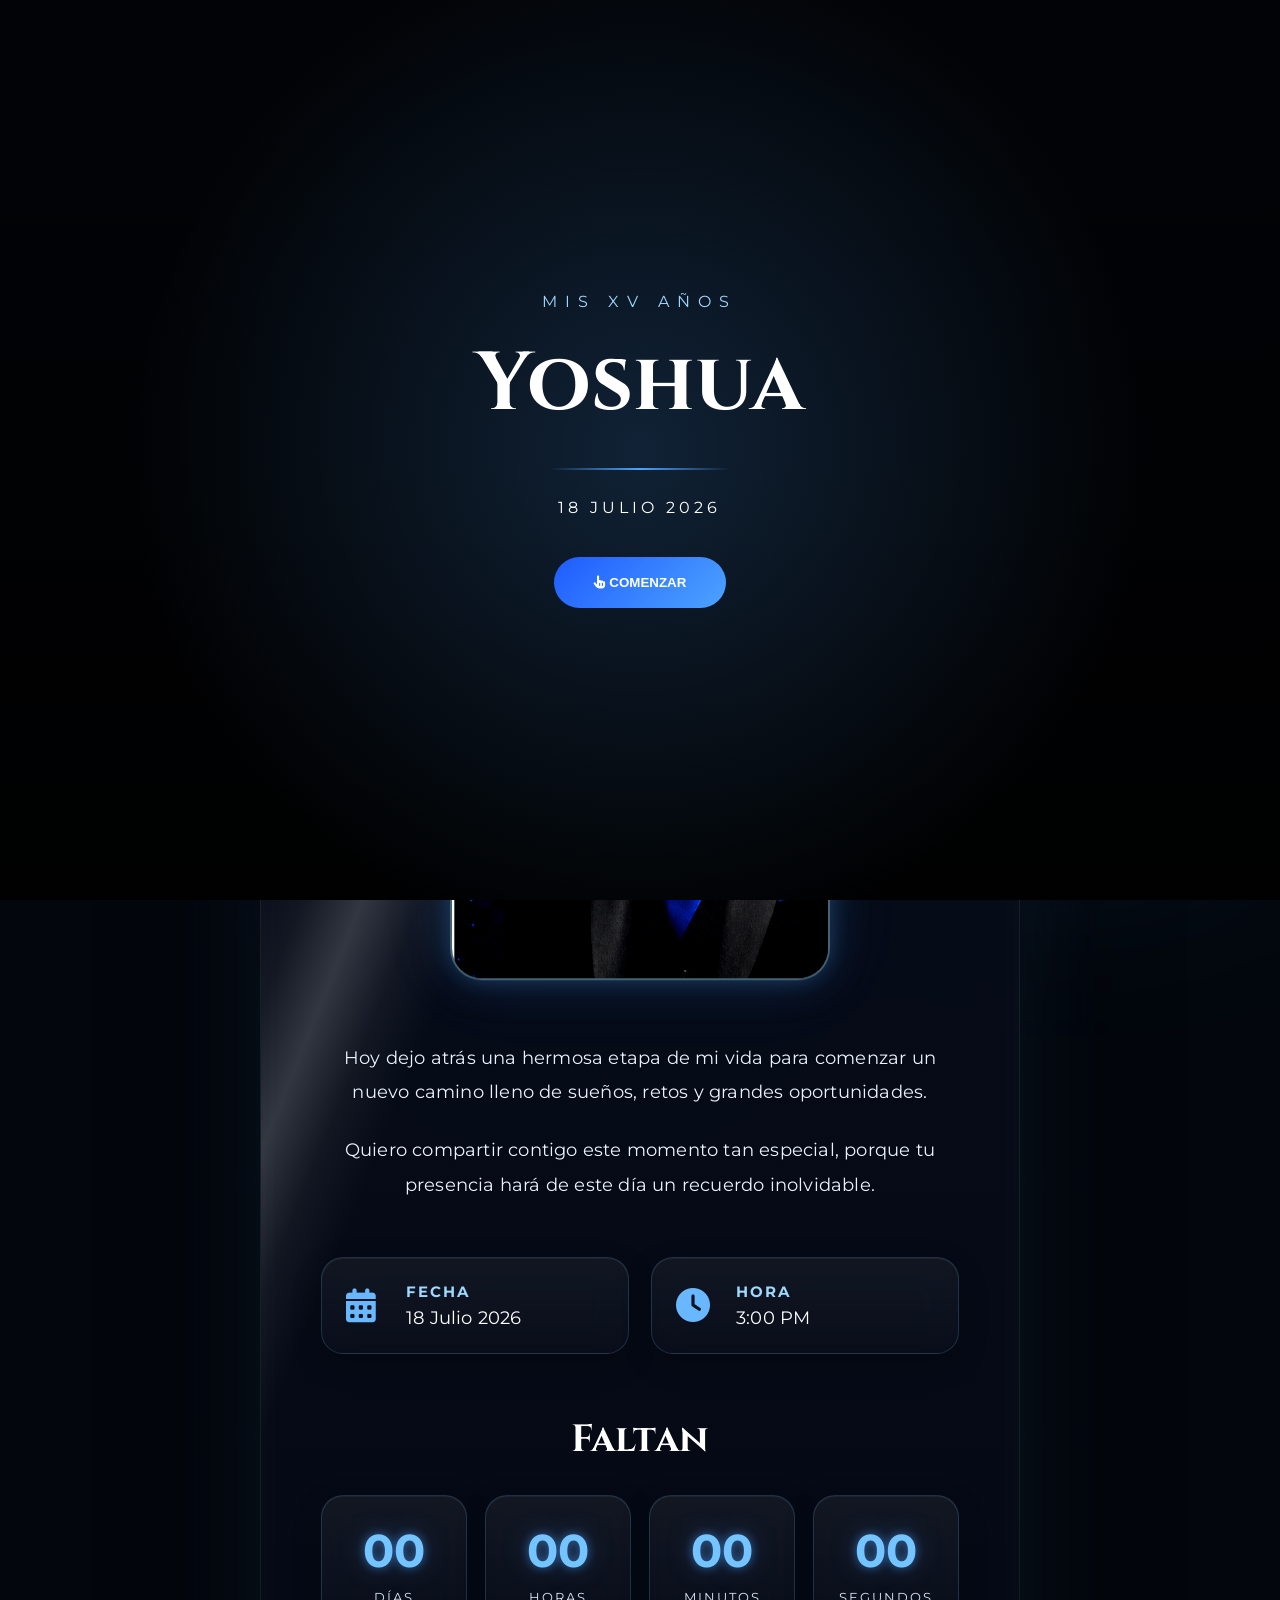
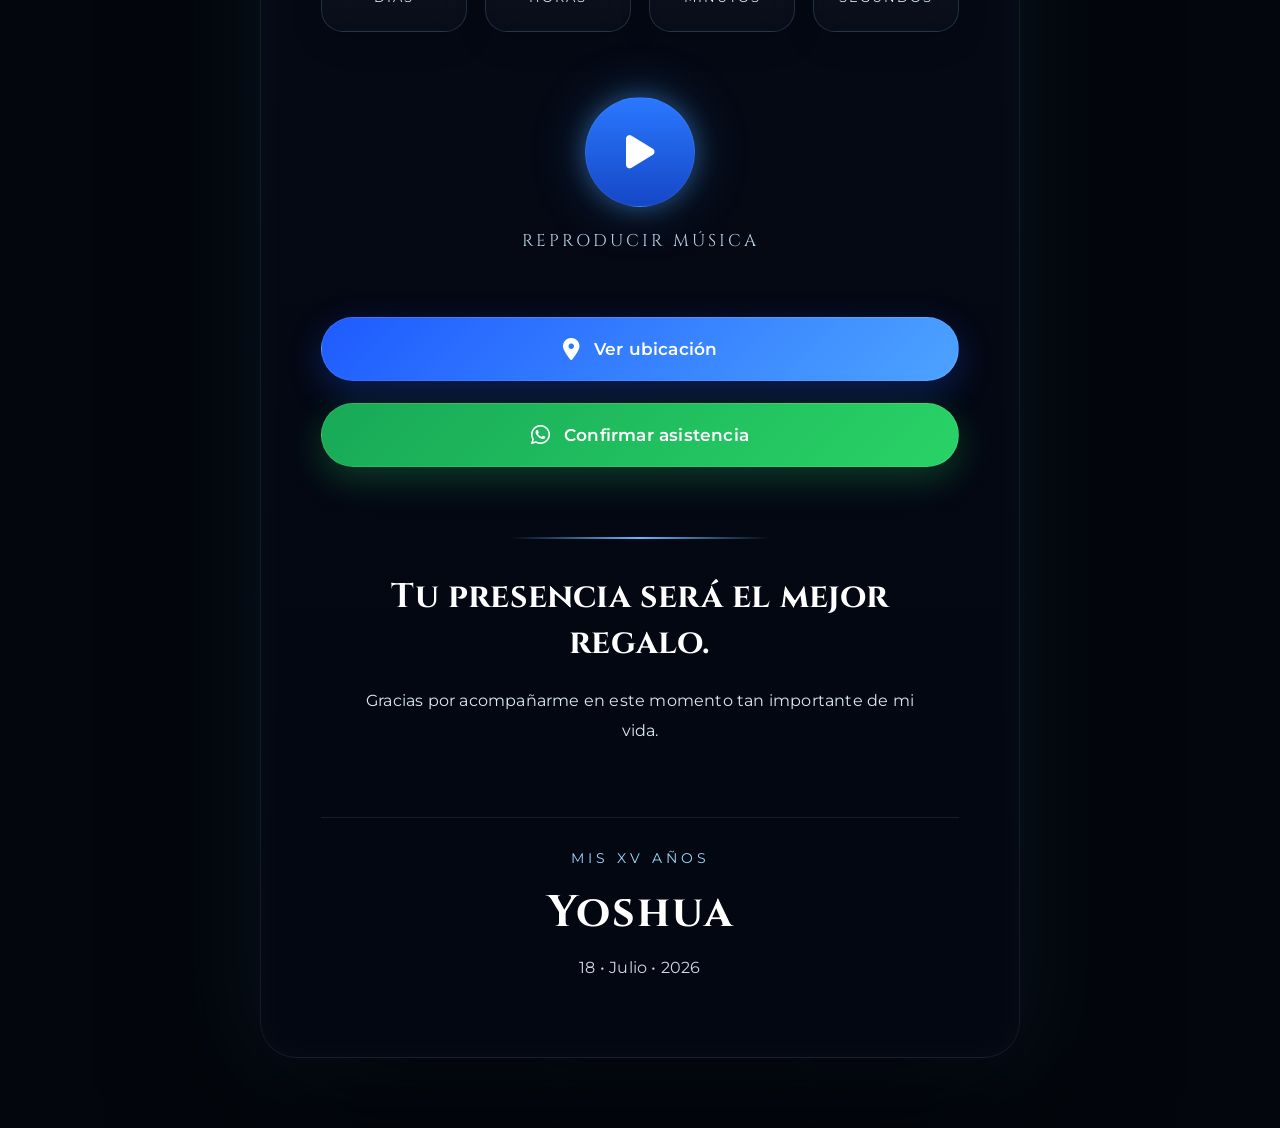
==== index.html @ 955f3bd1 "index" ====
<!DOCTYPE html>
<html lang="es">

<head>

<meta charset="UTF-8">

<meta name="viewport" content="width=device-width, initial-scale=1.0">

<title>Mis XV Años | Yoshua</title>

<meta name="description" content="Estás invitado a celebrar los XV años de Yoshua.">

<link rel="preconnect" href="https://fonts.googleapis.com">

<link rel="preconnect" href="https://fonts.gstatic.com" crossorigin>

<link href="https://fonts.googleapis.com/css2?family=Cinzel:wght@400;600;700;900&family=Montserrat:wght@300;400;500;600;700&display=swap" rel="stylesheet">

<link rel="stylesheet"
href="https://cdnjs.cloudflare.com/ajax/libs/font-awesome/6.7.2/css/all.min.css">

<link rel="stylesheet"
href="assets/css/style.css">

</head>

<body>

<div class="background"></div>

<div class="background-light"></div>

<div id="particles"></div>

<section id="intro">

<div class="intro-overlay"></div>

<div class="intro-content">

<p class="intro-small">

MIS XV AÑOS

</p>

<h1 class="intro-name">

Yoshua

</h1>

<div class="intro-line"></div>

<p class="intro-date">

18 JULIO 2026

</p>

<button id="enterButton">

<i class="fa-solid fa-hand-pointer"></i>

COMENZAR

</button>

</div>

</section>

<main class="container">

<section class="card">

<div class="glass"></div>

<!--==========================================
            CABECERA
===========================================-->

<section class="hero">

    <div class="hero-glow"></div>

    
    <h2 class="title">

        Mis XV Años

    </h2>

    <h1 class="name">

        Yoshua

    </h1>

    <div class="divider"></div>

</section>

<!--==========================================
            FOTOGRAFÍA
===========================================-->

<section class="photo-section">

    <div class="photo-frame">

        <img
            src="assets/images/yoshua.png"
            alt="Yoshua">

    </div>

</section>

<!--==========================================
            MENSAJE
===========================================-->

<section class="message">

    <p>

        Hoy dejo atrás una hermosa etapa de mi vida para comenzar un nuevo camino lleno de sueños, retos y grandes oportunidades.

    </p>

    <p>

        Quiero compartir contigo este momento tan especial, porque tu presencia hará de este día un recuerdo inolvidable.

    </p>

</section>

<!--==========================================
            INFORMACIÓN
===========================================-->

<section class="event-info">

    <div class="info-card">

        <i class="fa-solid fa-calendar-days"></i>

        <div>

            <h3>Fecha</h3>

            <p>18 Julio 2026</p>

        </div>

    </div>

    <div class="info-card">

        <i class="fa-solid fa-clock"></i>

        <div>

            <h3>Hora</h3>

            <p>3:00 PM</p>

        </div>

    </div>

</section>

<!--==========================================
        CUENTA REGRESIVA
===========================================-->

<section class="countdown">

    <h2>

        Faltan

    </h2>

    <div class="countdown-grid">

        <div class="time-card">

            <span id="days">00</span>

            <small>Días</small>

        </div>

        <div class="time-card">

            <span id="hours">00</span>

            <small>Horas</small>

        </div>

        <div class="time-card">

            <span id="minutes">00</span>

            <small>Minutos</small>

        </div>

        <div class="time-card">

            <span id="seconds">00</span>

            <small>Segundos</small>

        </div>

    </div>

</section>

<!--==========================================
            MÚSICA
===========================================-->

<section class="music-section">

    <audio id="music" loop preload="auto">

        <source src="assets/audio/Ordinary.mp3" type="audio/mpeg">

    </audio>

    <button id="musicButton" class="music-button">

        <i id="musicIcon" class="fa-solid fa-play"></i>

    </button>

    <p class="music-text">

        Reproducir música

    </p>

</section>

<!--==========================================
                BOTONES
===========================================-->

<section class="actions">

    <a
        href="https://maps.app.goo.gl/RjVgySuVtvafTYNp6"
        target="_blank"
        class="btn btn-location">

        <i class="fa-solid fa-location-dot"></i>

        Ver ubicación

    </a>

    <a
        href="https://wa.me/525518388763?text=Hola.%20Con%20mucho%20gusto%20confirmo%20mi%20asistencia%20a%20los%20XV%20años%20de%20Yoshua.%0A%0ANúmero%20de%20asistentes:%20_____"
        target="_blank"
        class="btn btn-whatsapp">

        <i class="fa-brands fa-whatsapp"></i>

        Confirmar asistencia

    </a>

</section>

<!--==========================================
            AGRADECIMIENTO
===========================================-->

<section class="thanks">

    <div class="divider"></div>

    <h2>

        Tu presencia será el mejor regalo.

    </h2>

    <p>

        Gracias por acompañarme en este momento tan importante de mi vida.

    </p>

</section>

<!--==========================================
                FOOTER
===========================================-->

<footer>

    <span>

        Mis XV Años

    </span>

    <h2>

        Yoshua

    </h2>

    <p>

        18 • Julio • 2026

    </p>

</footer>

</section>

</main>

<div class="light light-1"></div>
<div class="light light-2"></div>
<div class="light light-3"></div>

<script src="assets/js/script.js"></script>

</body>

</html>
---- assets/css/style.css ----
/*==================================================
                RESET
==================================================*/

*{
    margin:0;
    padding:0;
    box-sizing:border-box;
}

html{
    scroll-behavior:smooth;
}

body{

    font-family:'Montserrat',sans-serif;

    background:#03070D;

    color:#FFF;

    overflow-x:hidden;

}

/*==================================================
                FONDO
==================================================*/

.background{

    position:fixed;

    inset:0;

    z-index:-30;

    background:

    radial-gradient(circle at top,

    #194CA8 0%,

    #071322 38%,

    #020408 100%);

}

.background::before{

    content:"";

    position:absolute;

    inset:0;

    background:

    radial-gradient(circle at 20% 20%,

    rgba(77,163,255,.18),

    transparent 35%),

    radial-gradient(circle at 80% 70%,

    rgba(77,163,255,.12),

    transparent 40%);

    filter:blur(80px);

    animation:bgMove 14s ease-in-out infinite alternate;

}

.background-light{

    position:fixed;

    inset:0;

    z-index:-29;

    background:

    radial-gradient(circle,

    rgba(120,200,255,.06),

    transparent 70%);

}

@keyframes bgMove{

    from{

        transform:

        translate(-40px,-20px);

    }

    to{

        transform:

        translate(40px,30px);

    }

}

/*==================================================
                CONTENEDOR
==================================================*/

.container{

    width:100%;

    display:flex;

    justify-content:center;

    padding:70px 20px;

}

.card{

    position:relative;

    width:100%;

    max-width:760px;

    padding:60px;

    border-radius:34px;

    overflow:hidden;

    background:

    linear-gradient(

    180deg,

    rgba(8,14,26,.88),

    rgba(3,7,15,.94));

    backdrop-filter:blur(24px);

    border:1px solid rgba(255,255,255,.08);

    box-shadow:

        0 35px 90px rgba(0,0,0,.70),

        0 0 50px rgba(77,163,255,.18);

}

/*==================================================
                INTRO
==================================================*/

#intro{

    position:fixed;

    inset:0;

    display:flex;

    justify-content:center;

    align-items:center;

    background:#020408;

    z-index:9999;

}

.intro-overlay{

    position:absolute;

    inset:0;

    background:

    radial-gradient(circle,

    rgba(77,163,255,.20),

    transparent 65%),

    linear-gradient(

    rgba(0,0,0,.20),

    rgba(0,0,0,.90));

}

.intro-content{

    position:relative;

    text-align:center;

    z-index:2;

}

.intro-small{

    color:#9FD8FF;

    letter-spacing:8px;

    margin-bottom:18px;

}

.intro-name{

    font-family:'Cinzel',serif;

    font-size:82px;

}

.intro-line{

    width:180px;

    height:2px;

    margin:28px auto;

    background:

    linear-gradient(

    90deg,

    transparent,

    #4DA3FF,

    transparent);

}

.intro-date{

    margin-bottom:40px;

    letter-spacing:4px;

}

#enterButton{

    border:none;

    border-radius:60px;

    padding:18px 40px;

    cursor:pointer;

    color:#FFF;

    font-weight:600;

    background:

    linear-gradient(

    135deg,

    #1E5BFF,

    #4DA3FF);

}
/*==================================================
                CABECERA
==================================================*/

.hero{

    text-align:center;

    position:relative;

    margin-bottom:50px;

}

.hero-glow{

    position:absolute;

    width:420px;

    height:420px;

    left:50%;

    top:-170px;

    transform:translateX(-50%);

    border-radius:50%;

    background:

    radial-gradient(circle,

    rgba(77,163,255,.28),

    transparent 70%);

    filter:blur(45px);

    z-index:-1;

}

.subtitle{

    color:#A9DAFF;

    font-size:15px;

    letter-spacing:8px;

    text-transform:uppercase;

    margin-bottom:20px;

}

.title{

    font-family:'Cinzel',serif;

    font-size:48px;

    margin-bottom:12px;

}

.name{

    font-family:'Cinzel',serif;

    font-size:92px;

    font-weight:700;

    line-height:1;

    background:

    linear-gradient(

    180deg,

    #FFFFFF,

    #DDEEFF,

    #88CCFF);

    -webkit-background-clip:text;

    -webkit-text-fill-color:transparent;

}

.divider{

    width:240px;

    height:2px;

    margin:35px auto;

    background:

    linear-gradient(

    90deg,

    transparent,

    #4DA3FF,

    transparent);

}

/*==================================================
                FOTOGRAFÍA
==================================================*/

.photo-section{

    display:flex;

    justify-content:center;

    margin:60px 0;

}

.photo-frame{

    position:relative;

    width:380px;

    height:560px;

    overflow:hidden;

    border-radius:32px;

    background:#000;

    border:2px solid rgba(120,200,255,.45);

    box-shadow:

        0 0 40px rgba(77,163,255,.25);

}

.photo-frame img{

    display:block;

    width:100%;

    height:100%;

    object-fit:cover;

    object-position:31% 36%;

    transition:.7s;

}

.photo-frame:hover img{

    transform:scale(1.04);

}
/*==================================================
                MENSAJE
==================================================*/

.message{

    max-width:620px;

    margin:0 auto 55px;

    text-align:center;

}

.message p{

    font-size:18px;

    line-height:1.9;

    color:#E9EEF6;

    margin-bottom:24px;

}

/*==================================================
                INFORMACIÓN
==================================================*/

.event-info{

    display:grid;

    grid-template-columns:repeat(2,1fr);

    gap:22px;

    margin-bottom:60px;

}

.info-card{

    display:flex;

    align-items:center;

    gap:18px;

    padding:24px;

    border-radius:22px;

    background:

        linear-gradient(
        180deg,
        rgba(255,255,255,.05),
        rgba(255,255,255,.02));

    border:1px solid rgba(120,200,255,.18);

    backdrop-filter:blur(18px);

    transition:.35s;

}

.info-card:hover{

    transform:translateY(-6px);

    border-color:rgba(120,200,255,.45);

    box-shadow:

        0 0 35px rgba(77,163,255,.18);

}

.info-card i{

    font-size:34px;

    color:#69B8FF;

    min-width:42px;

}

.info-card h3{

    font-size:15px;

    color:#9FD8FF;

    letter-spacing:2px;

    text-transform:uppercase;

    margin-bottom:6px;

}

.info-card p{

    font-size:18px;

    color:#FFFFFF;

}

/*==================================================
                CUENTA REGRESIVA
==================================================*/

.countdown{

    margin-bottom:65px;

    text-align:center;

}

.countdown h2{

    font-family:'Cinzel',serif;

    font-size:38px;

    margin-bottom:30px;

}

.countdown-grid{

    display:grid;

    grid-template-columns:repeat(4,1fr);

    gap:18px;

}

.time-card{

    padding:26px 12px;

    border-radius:22px;

    background:

        linear-gradient(
        180deg,
        rgba(255,255,255,.06),
        rgba(255,255,255,.02));

    border:1px solid rgba(120,200,255,.18);

    backdrop-filter:blur(16px);

    transition:.35s;

}

.time-card:hover{

    transform:translateY(-6px);

    box-shadow:

        0 0 30px rgba(77,163,255,.18);

}

.time-card span{

    display:block;

    font-size:46px;

    font-weight:700;

    color:#74C4FF;

    text-shadow:

        0 0 18px rgba(77,163,255,.45);

}

.time-card small{

    display:block;

    margin-top:10px;

    letter-spacing:2px;

    text-transform:uppercase;

    color:#DDE8F5;

}

/*==================================================
                MÚSICA
==================================================*/

.music-section{

    display:flex;

    flex-direction:column;

    align-items:center;

    margin-bottom:65px;

}

.music-button{

    width:110px;

    height:110px;

    border:none;

    border-radius:50%;

    cursor:pointer;

    display:flex;

    align-items:center;

    justify-content:center;

    color:#FFF;

    font-size:38px;

    background:

    linear-gradient(
        180deg,
        #2A78FF,
        #1547C6);

    box-shadow:

        0 0 25px rgba(77,163,255,.40),

        0 0 55px rgba(77,163,255,.25);

    transition:.35s;

}

.music-button:hover{

    transform:scale(1.08);

    box-shadow:

        0 0 35px rgba(77,163,255,.60),

        0 0 70px rgba(77,163,255,.35);

}

.music-text{

    margin-top:22px;

    color:#CFE8FF;

    font-family:'Cinzel',serif;

    font-size:17px;

    letter-spacing:3px;

    text-transform:uppercase;

}

/*==================================================
                BOTONES
==================================================*/

.actions{

    display:flex;

    flex-direction:column;

    gap:22px;

    margin-bottom:70px;

}

.btn{

    display:flex;

    align-items:center;

    justify-content:center;

    gap:14px;

    padding:20px;

    border-radius:60px;

    text-decoration:none;

    color:#FFF;

    font-weight:600;

    font-size:17px;

    transition:.35s;

}

.btn i{

    font-size:22px;

}

.btn-location{

    background:

    linear-gradient(
        135deg,
        #1E5BFF,
        #4DA3FF);

}

.btn-whatsapp{

    background:

    linear-gradient(
        135deg,
        #18A957,
        #29D366);

}

.btn:hover{

    transform:translateY(-5px);

    box-shadow:

        0 15px 40px rgba(0,0,0,.35);

}

/*==================================================
                AGRADECIMIENTO
==================================================*/

.thanks{

    text-align:center;

    margin-bottom:70px;

}

.thanks h2{

    font-family:'Cinzel',serif;

    font-size:34px;

    margin-bottom:20px;

}

.thanks p{

    color:#DCE8F4;

    line-height:1.9;

    max-width:580px;

    margin:auto;

}

/*==================================================
                FOOTER
==================================================*/

footer{

    text-align:center;

    padding-top:30px;

    border-top:1px solid rgba(120,200,255,.12);

}

footer span{

    color:#9FD8FF;

    letter-spacing:4px;

    text-transform:uppercase;

    font-size:14px;

}

footer h2{

    margin:16px 0;

    font-family:'Cinzel',serif;

    font-size:44px;

}

footer p{

    color:#C9D7E8;

}

/*==================================================
                EFECTOS PREMIUM
==================================================*/

.glass{

    position:absolute;

    inset:0;

    pointer-events:none;

    overflow:hidden;

}

.glass::before{

    content:"";

    position:absolute;

    top:-20%;

    left:-45%;

    width:220px;

    height:170%;

    transform:rotate(24deg);

    background:

    linear-gradient(

        90deg,

        transparent,

        rgba(255,255,255,.05),

        rgba(255,255,255,.18),

        rgba(255,255,255,.05),

        transparent);

    animation:glassMove 10s linear infinite;

}

@keyframes glassMove{

    from{

        left:-45%;

    }

    to{

        left:145%;

    }

}

/*==================================================
                LUCES
==================================================*/

.light{

    position:fixed;

    border-radius:50%;

    filter:blur(120px);

    opacity:.22;

    pointer-events:none;

    z-index:-5;

}

.light-1{

    width:420px;

    height:420px;

    background:#2A78FF;

    top:-150px;

    left:-150px;

    animation:lightMove1 12s ease-in-out infinite alternate;

}

.light-2{

    width:300px;

    height:300px;

    background:#58B8FF;

    right:-120px;

    top:25%;

    animation:lightMove2 16s ease-in-out infinite alternate;

}

.light-3{

    width:260px;

    height:260px;

    background:#1547C6;

    bottom:-100px;

    left:35%;

    animation:lightMove3 14s ease-in-out infinite alternate;

}

@keyframes lightMove1{

    from{

        transform:translate(0,0);

    }

    to{

        transform:translate(70px,40px);

    }

}

@keyframes lightMove2{

    from{

        transform:translate(0,0);

    }

    to{

        transform:translate(-60px,70px);

    }

}

@keyframes lightMove3{

    from{

        transform:translate(0,0);

    }

    to{

        transform:translate(50px,-45px);

    }

}

/*==================================================
                PARTÍCULAS
==================================================*/

#particles{

    position:fixed;

    inset:0;

    pointer-events:none;

    overflow:hidden;

    z-index:-4;

}

.particle{

    position:absolute;

    width:3px;

    height:3px;

    border-radius:50%;

    background:#8ED0FF;

    box-shadow:

        0 0 10px #8ED0FF,

        0 0 20px #4DA3FF;

    animation:particleFloat linear infinite;

}

@keyframes particleFloat{

    from{

        transform:translateY(110vh);

        opacity:0;

    }

    15%{

        opacity:1;

    }

    100%{

        transform:translateY(-120px);

        opacity:0;

    }

}
/*==================================================
            PREMIUM 1
    FOTO CINEMATOGRÁFICA
==================================================*/

.photo-frame{

    position:relative;

    overflow:hidden;

}

/* Halo azul detrás */

.photo-frame::before{

    content:"";

    position:absolute;

    width:135%;

    height:135%;

    left:50%;

    top:50%;

    transform:translate(-50%,-50%);

    border-radius:50%;

    background:

    radial-gradient(circle,

    rgba(77,163,255,.38),

    rgba(77,163,255,.12),

    transparent 72%);

    filter:blur(25px);

    z-index:0;

    animation:photoGlow 5s ease-in-out infinite alternate;

}

/* Imagen */

.photo-frame img{

    position:relative;

    z-index:3;

    filter:

        brightness(1.08)

        contrast(1.10)

        saturate(1.08);

}

/* Reflejo */

.reflection{

    position:absolute;

    inset:0;

    z-index:4;

    overflow:hidden;

    pointer-events:none;

}

.reflection::before{

    content:"";

    position:absolute;

    width:120px;

    height:220%;

    top:-60%;

    left:-180px;

    transform:rotate(22deg);

    background:

    linear-gradient(

        90deg,

        transparent,

        rgba(255,255,255,.10),

        rgba(255,255,255,.35),

        rgba(255,255,255,.10),

        transparent);

    animation:reflectionMove 8s linear infinite;

}

/* Marco */

.photo-frame{

    border:2px solid rgba(150,220,255,.45);

    box-shadow:

        0 0 25px rgba(77,163,255,.20),

        0 0 60px rgba(77,163,255,.12),

        inset 0 0 18px rgba(255,255,255,.05);

}

@keyframes reflectionMove{

    from{

        left:-220px;

    }

    to{

        left:140%;

    }

}

@keyframes photoGlow{

    from{

        transform:

        translate(-50%,-50%)

        scale(1);

    }

    to{

        transform:

        translate(-50%,-50%)

        scale(1.08);

    }

}

/*==================================================
            PREMIUM 2
        TARJETA DE CRISTAL
==================================================*/

.card{

    backdrop-filter:blur(26px);
    -webkit-backdrop-filter:blur(26px);

    background:

    linear-gradient(

        180deg,

        rgba(8,14,28,.92),

        rgba(3,7,18,.94)

    );

    border:1px solid rgba(255,255,255,.08);

    box-shadow:

        0 30px 80px rgba(0,0,0,.65),

        0 0 45px rgba(77,163,255,.18),

        inset 0 1px 0 rgba(255,255,255,.10),

        inset 0 -1px 0 rgba(255,255,255,.04);

}

/* Reflejo superior */

.card::before{

    content:"";

    position:absolute;

    top:0;

    left:-45%;

    width:35%;

    height:2px;

    background:

    linear-gradient(

        90deg,

        transparent,

        rgba(255,255,255,.95),

        transparent

    );

    animation:cardShine 8s linear infinite;

}

/* Reflejo diagonal */

.glass{

    position:absolute;

    inset:0;

    overflow:hidden;

    pointer-events:none;

}

.glass::before{

    content:"";

    position:absolute;

    width:220px;

    height:180%;

    top:-30%;

    left:-300px;

    transform:rotate(22deg);

    background:

    linear-gradient(

        90deg,

        transparent,

        rgba(255,255,255,.05),

        rgba(255,255,255,.18),

        rgba(255,255,255,.05),

        transparent

    );

    animation:glassMove 10s linear infinite;

}

@keyframes cardShine{

    from{

        left:-45%;

    }

    to{

        left:140%;

    }

}

@keyframes glassMove{

    from{

        left:-320px;

    }

    to{

        left:145%;

    }

}

/*==================================================
            PREMIUM 3
        TÍTULOS CINEMATOGRÁFICOS
==================================================*/

.hero{

    position:relative;

    padding-top:10px;

}

.hero-glow{

    width:520px;

    height:520px;

    top:-220px;

    background:

    radial-gradient(

        circle,

        rgba(120,195,255,.42),

        rgba(77,163,255,.16),

        transparent 72%

    );

    filter:blur(60px);

}

.subtitle{

    color:#BEE5FF;

    letter-spacing:10px;

    font-size:15px;

    font-weight:600;

    text-shadow:

        0 0 12px rgba(77,163,255,.35);

}

.title{

    font-size:54px;

    letter-spacing:2px;

    text-shadow:

        0 0 18px rgba(77,163,255,.18);

}

.name{

    font-size:98px;

    letter-spacing:3px;

    background:

        linear-gradient(

        180deg,

        #FFFFFF 0%,

        #EEF8FF 40%,

        #A8DBFF 100%);

    -webkit-background-clip:text;

    -webkit-text-fill-color:transparent;

    text-shadow:

        0 0 18px rgba(77,163,255,.30),

        0 0 45px rgba(77,163,255,.20);

    animation:nameBreath 5s ease-in-out infinite;

}

.divider{

    position:relative;

    overflow:hidden;

    width:260px;

    height:2px;

    background:

        linear-gradient(

        90deg,

        transparent,

        #69B8FF,

        transparent);

}

.divider::before{

    content:"";

    position:absolute;

    left:-120%;

    top:0;

    width:120%;

    height:100%;

    background:

        linear-gradient(

        90deg,

        transparent,

        rgba(255,255,255,.95),

        transparent);

    animation:dividerShine 5s linear infinite;

}

@keyframes dividerShine{

    from{

        left:-120%;

    }

    to{

        left:130%;

    }

}

@keyframes nameBreath{

    0%{

        transform:scale(1);

    }

    50%{

        transform:scale(1.02);

    }

    100%{

        transform:scale(1);

    }

}
/*==================================================
            PREMIUM 4
        BOTONES PREMIUM
==================================================*/

.btn{

    position:relative;

    overflow:hidden;

    isolation:isolate;

    border:1px solid rgba(255,255,255,.10);

    backdrop-filter:blur(14px);

    -webkit-backdrop-filter:blur(14px);

    transition:

        transform .35s ease,

        box-shadow .35s ease,

        border-color .35s ease;

}

.btn::before{

    content:"";

    position:absolute;

    top:0;

    left:-140%;

    width:60%;

    height:100%;

    transform:skewX(-25deg);

    background:

    linear-gradient(

        90deg,

        transparent,

        rgba(255,255,255,.45),

        transparent);

    transition:1s;

}

.btn:hover::before{

    left:180%;

}

.btn:hover{

    transform:

        translateY(-6px)

        scale(1.02);

}

.btn-location{

    box-shadow:

        0 12px 35px rgba(30,91,255,.28);

}

.btn-location:hover{

    box-shadow:

        0 18px 45px rgba(30,91,255,.45);

}

.btn-whatsapp{

    box-shadow:

        0 12px 35px rgba(41,211,102,.25);

}

.btn-whatsapp:hover{

    box-shadow:

        0 18px 45px rgba(41,211,102,.40);

}

.music-button{

    position:relative;

    overflow:hidden;

}

.music-button::before{

    content:"";

    position:absolute;

    inset:0;

    border-radius:50%;

    background:

    radial-gradient(

        circle,

        rgba(255,255,255,.18),

        transparent 70%);

    opacity:0;

    transition:.35s;

}

.music-button:hover::before{

    opacity:1;

}

.music-button:hover{

    transform:

        scale(1.08)

        rotate(6deg);

}
/*==================================================
            PREMIUM 5
      ANIMACIONES ELEGANTES
==================================================*/

/* Entrada suave */

.hero,
.photo-section,
.message,
.event-info,
.countdown,
.music-section,
.actions,
.thanks,
footer{

    opacity:0;

    transform:translateY(60px);

    transition:

        opacity .9s ease,

        transform .9s cubic-bezier(.22,.61,.36,1);

}

.hero.show,
.photo-section.show,
.message.show,
.event-info.show,
.countdown.show,
.music-section.show,
.actions.show,
.thanks.show,
footer.show{

    opacity:1;

    transform:translateY(0);

}

/* Flotación de la fotografía */

.photo-frame{

    animation:floatingPhoto 7s ease-in-out infinite;

}

@keyframes floatingPhoto{

    0%{

        transform:translateY(0);

    }

    50%{

        transform:translateY(-10px);

    }

    100%{

        transform:translateY(0);

    }

}

/* Respiración del botón de música */

.music-button{

    animation:musicPulse 3s ease-in-out infinite;

}

@keyframes musicPulse{

    0%{

        box-shadow:

            0 0 18px rgba(77,163,255,.35);

    }

    50%{

        box-shadow:

            0 0 38px rgba(77,163,255,.70);

    }

    100%{

        box-shadow:

            0 0 18px rgba(77,163,255,.35);

    }

}

/* Tarjeta con profundidad */

.card{

    transition:

        transform .45s ease,

        box-shadow .45s ease;

}

.card:hover{

    transform:translateY(-8px);

    box-shadow:

        0 45px 100px rgba(0,0,0,.70),

        0 0 70px rgba(77,163,255,.22);

}
/*==================================================
            PREMIUM 6
        DETALLES FINALES
==================================================*/

/* Scroll elegante */

::-webkit-scrollbar{

    width:10px;

}

::-webkit-scrollbar-track{

    background:#05080E;

}

::-webkit-scrollbar-thumb{

    border-radius:30px;

    background:

    linear-gradient(

        #4DA3FF,

        #1E5BFF);

}

/* Selección de texto */

::selection{

    background:#4DA3FF;

    color:#FFF;

}

/* Glow del contador */

.time-card span{

    text-shadow:

        0 0 10px rgba(77,163,255,.55),

        0 0 28px rgba(77,163,255,.30);

}

/* Hover tarjetas */

.info-card:hover{

    transform:

        translateY(-8px)

        scale(1.02);

}

/* Footer */

footer{

    opacity:.92;

}

footer h2{

    letter-spacing:2px;

}

/* Responsive */

@media(max-width:768px){

    .card{

        padding:35px 24px;

    }

    .name{

        font-size:64px;

    }

    .title{

        font-size:36px;

    }

    .photo-frame{

        width:290px;

        height:430px;

    }

    .countdown-grid{

        grid-template-columns:repeat(2,1fr);

    }

    .event-info{

        grid-template-columns:1fr;

    }

}

@media(max-width:480px){

    .intro-name{

        font-size:56px;

    }

    .name{

        font-size:52px;

    }

    .title{

        font-size:30px;

    }

    .photo-frame{

        width:240px;

        height:360px;

    }

    .btn{

        font-size:15px;

        padding:16px;

    }

}

/*==================================================
            PREMIUM 7
        ACABADO CINEMATOGRÁFICO
==================================================*/

/* Fondo con viñeta */

body::before{

    content:"";

    position:fixed;

    inset:0;

    pointer-events:none;

    z-index:999;

    background:

    radial-gradient(circle,

    transparent 55%,

    rgba(0,0,0,.08) 72%,

    rgba(0,0,0,.30) 100%);

}

/* Halo alrededor de la tarjeta */

.card::after{

    content:"";

    position:absolute;

    inset:-2px;

    border-radius:inherit;

    pointer-events:none;

    border:1px solid rgba(255,255,255,.04);

    box-shadow:

        inset 0 0 40px rgba(255,255,255,.03),

        0 0 80px rgba(77,163,255,.10);

}

/* Borde luminoso fotografía */

.photo-frame{

    box-shadow:

        0 0 20px rgba(77,163,255,.20),

        0 0 45px rgba(77,163,255,.18),

        0 0 80px rgba(77,163,255,.08);

}

/* Texto más elegante */

.message{

    text-shadow:

        0 1px 1px rgba(0,0,0,.35);

}

/* Tarjetas */

.info-card,
.time-card{

    box-shadow:

        inset 0 1px 0 rgba(255,255,255,.05),

        0 10px 30px rgba(0,0,0,.20);

}

/* Música */

.music-text{

    opacity:.90;

}

/* Footer */

footer{

    margin-top:40px;

    padding-bottom:20px;

}
/*==================================================
            PREMIUM 8
        MICROINTERACCIONES
==================================================*/

/* Nombre */

.name{

    transition:

        letter-spacing .45s ease,

        transform .45s ease;

}

.card:hover .name{

    letter-spacing:5px;

    transform:translateY(-2px);

}

/* Foto */

.photo-frame{

    transition:

        transform .45s ease,

        box-shadow .45s ease;

}

.photo-frame:hover{

    transform:

        translateY(-4px)

        scale(1.01);

    box-shadow:

        0 0 35px rgba(77,163,255,.30),

        0 0 80px rgba(77,163,255,.18);

}

/* Contador */

.time-card{

    transition:

        transform .35s ease,

        box-shadow .35s ease,

        border-color .35s ease;

}

.time-card:hover{

    border-color:#6FC2FF;

}

/* Información */

.info-card{

    transition:

        transform .35s ease,

        border-color .35s ease,

        box-shadow .35s ease;

}

.info-card i{

    transition:

        transform .35s ease,

        color .35s ease;

}

.info-card:hover i{

    transform:scale(1.15);

    color:#9ED8FF;

}

/* Footer */

footer h2{

    transition:.35s;

}

footer:hover h2{

    letter-spacing:3px;

}

/*==================================================
            PREMIUM 9
        EFECTO FINAL GLOBAL
==================================================*/

/* Suavizado general */

*{

    -webkit-font-smoothing:antialiased;

    -moz-osx-font-smoothing:grayscale;

}

/* Fondo dinámico */

.background::after{

    content:"";

    position:absolute;

    inset:0;

    background:

    radial-gradient(circle at 50% 20%,

    rgba(120,200,255,.08),

    transparent 60%);

    animation:ambientPulse 10s ease-in-out infinite alternate;

}

@keyframes ambientPulse{

    from{

        opacity:.6;

        transform:scale(1);

    }

    to{

        opacity:1;

        transform:scale(1.05);

    }

}

/* Glow general */

.card{

    box-shadow:

        0 40px 110px rgba(0,0,0,.75),

        0 0 80px rgba(77,163,255,.15);

}

/* Botones más suaves */

.btn{

    border-radius:70px;

}

/* Música refinada */

.music-button{

    border:1px solid rgba(255,255,255,.08);

}

/* Texto */

body{

    letter-spacing:.2px;

}

/*==================================================
            PREMIUM 10
        FINAL POLISH (PRO LEVEL)
==================================================*/

/* Evitar glitches de overflow */

body,
html{

    overflow-x:hidden;

}

/* Ajuste final de tarjeta */

.card{

    border-radius:36px;

    overflow:hidden;

}

/* Refuerzo de contraste general */

.message p{

    color:#EAF2FF;

}

/* Música más estable visualmente */

.music-section{

    margin-top:55px;

}

/* Botón música fijo */

.music-button{

    will-change:transform;

}

/* Fotografía estabilidad */

.photo-frame{

    will-change:transform;

}

/* Partículas suavizadas */

.particle{

    opacity:.75;

    filter:blur(.2px);

}

/* Transiciones globales suaves */

*{

    transition-timing-function:cubic-bezier(.22,.61,.36,1);

}

/* Hover global suave */

.btn,
.time-card,
.info-card,
.photo-frame{

    will-change:transform;

}

/* Limpieza final de sombras */

.card{

    box-shadow:

        0 50px 140px rgba(0,0,0,.80),

        0 0 90px rgba(77,163,255,.18);

}

/* Texto más limpio */

h1,h2,h3{

    text-rendering:optimizeLegibility;

}

/* Fin visual */

footer{

    opacity:.95;

}
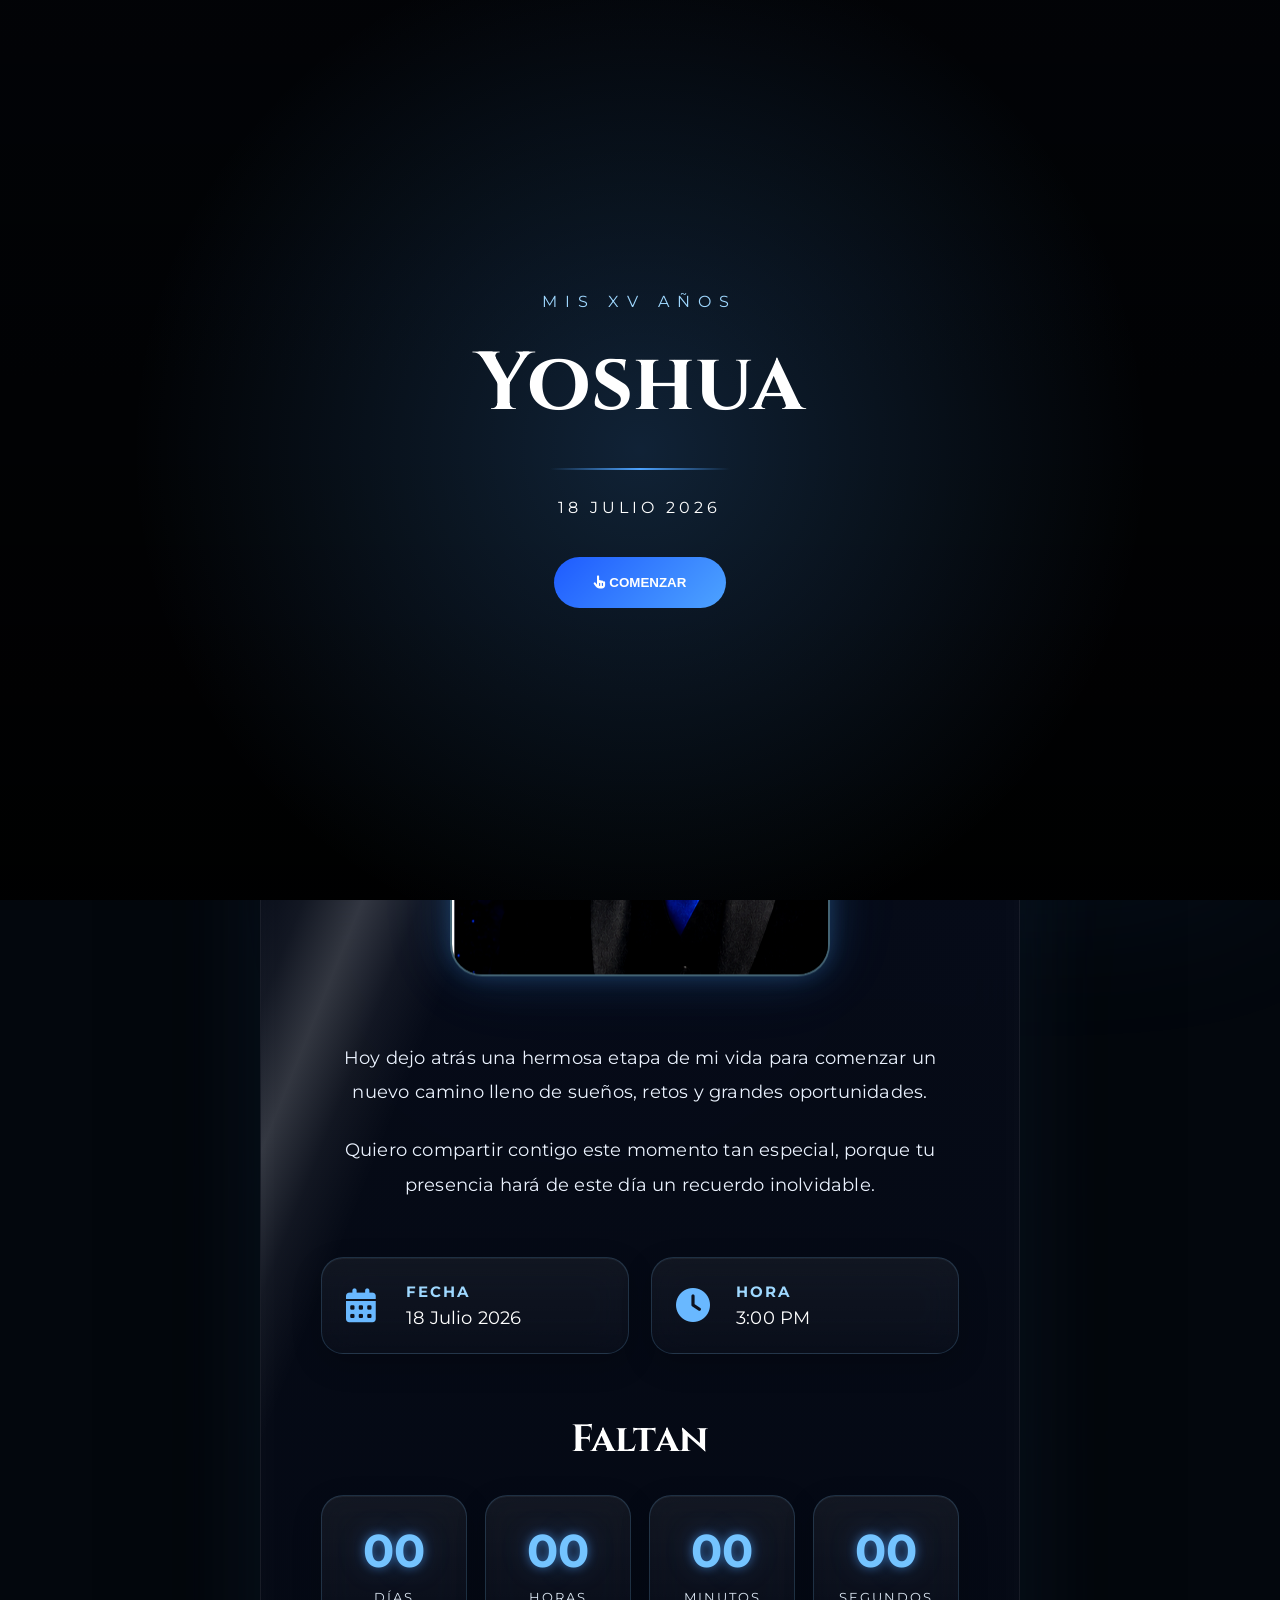
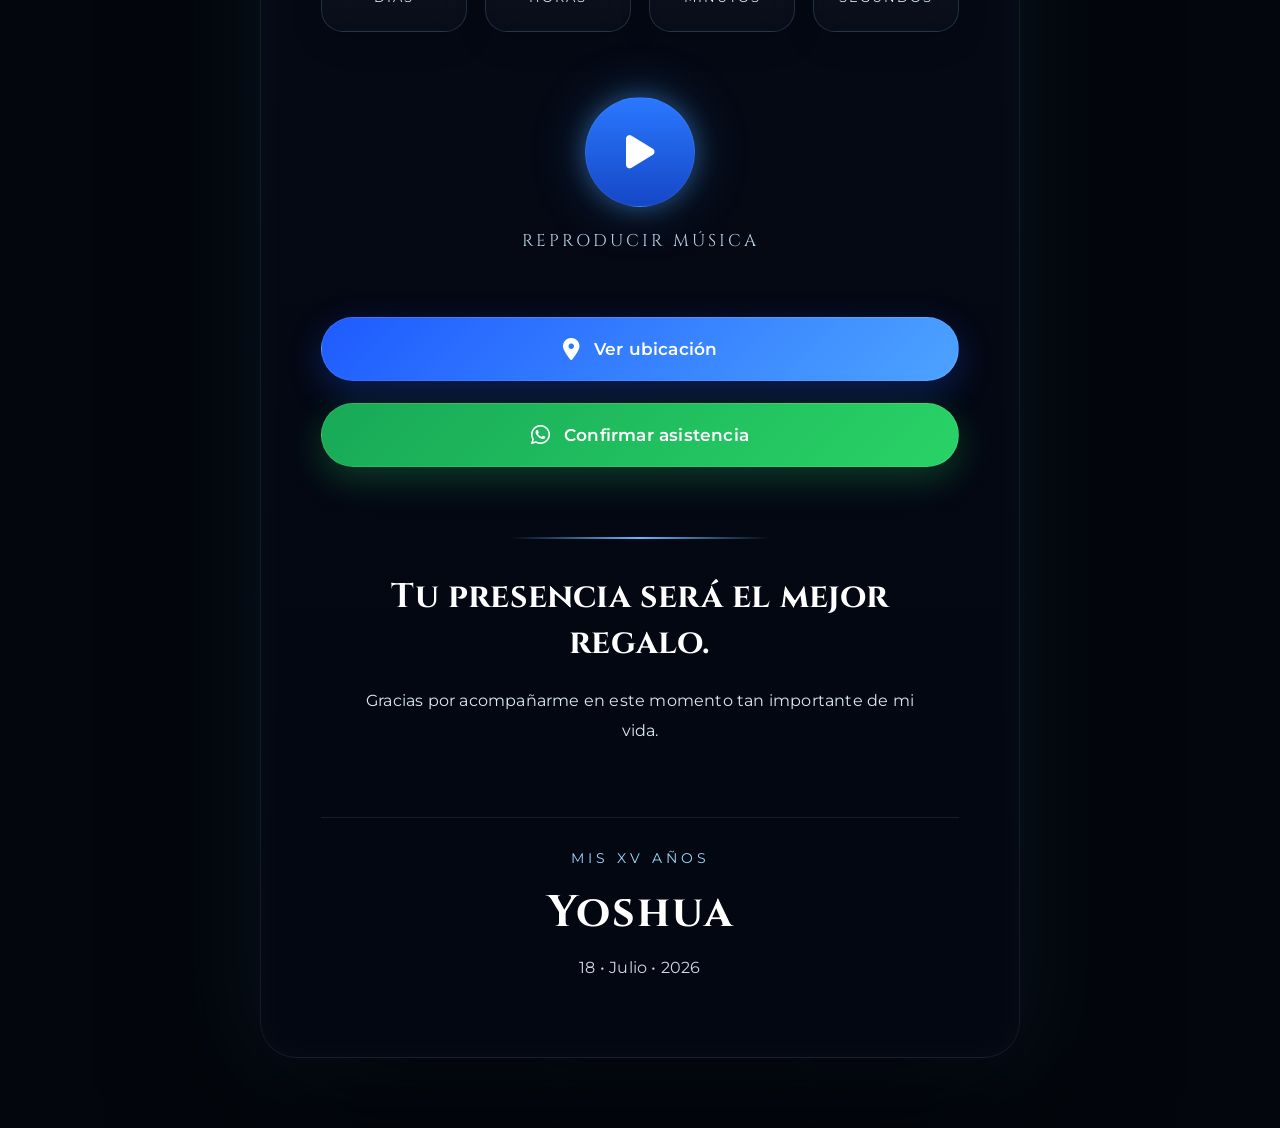
==== commit c67d0d5b: "Actualizar Open Graph" ====
--- a/index.html
+++ b/index.html
@@ -10,6 +10,20 @@
 <title>Mis XV Años | Yoshua</title>
 
 <meta name="description" content="Estás invitado a celebrar los XV años de Yoshua.">
+
+<meta property="og:title" content="Mis XV Años | Yoshua">
+
+<meta property="og:description"
+content="Te invito a celebrar conmigo este momento tan especial.">
+
+<meta property="og:image"
+content="https://yessirc80-droid.github.io/InvitacionYoshua/assets/images/preview.jpg">
+
+<meta property="og:url"
+content="https://yessirc80-droid.github.io/InvitacionYoshua/">
+
+<meta property="og:type"
+content="website">
 
 <link rel="preconnect" href="https://fonts.googleapis.com">
 
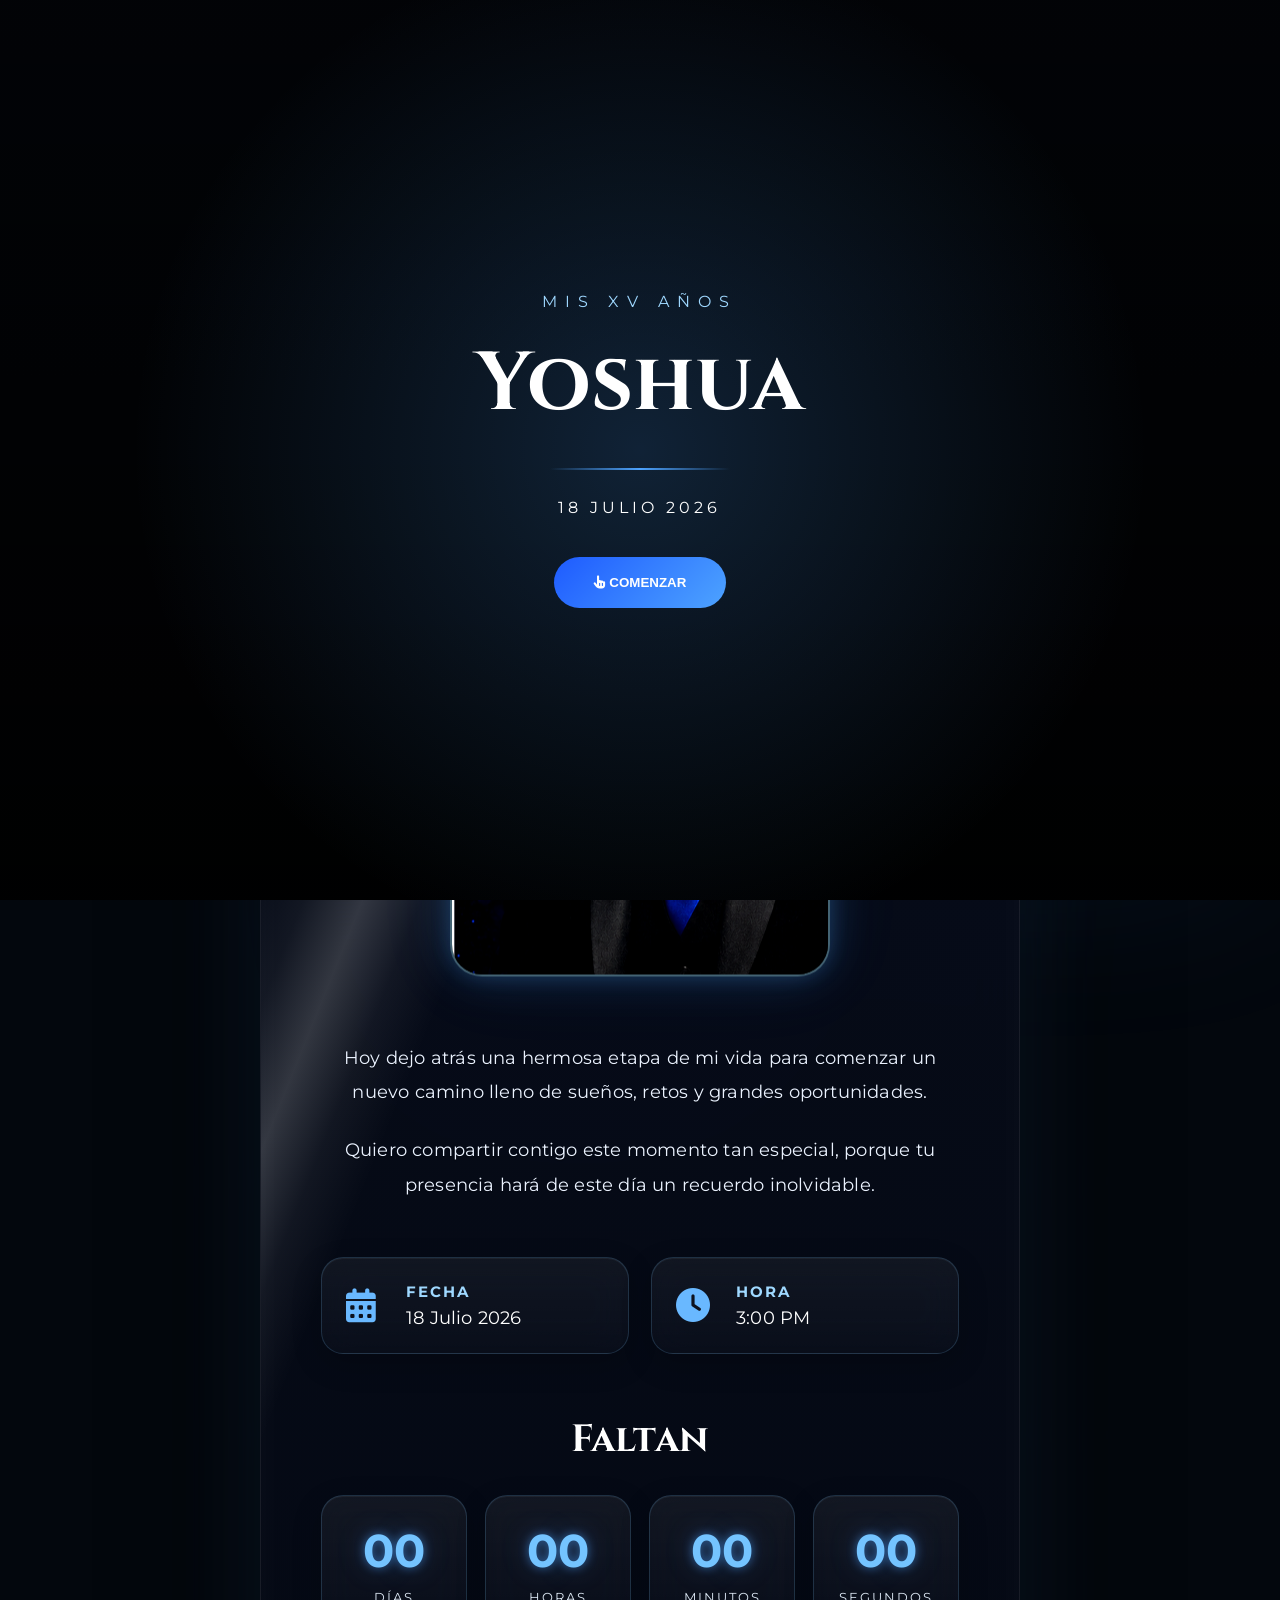
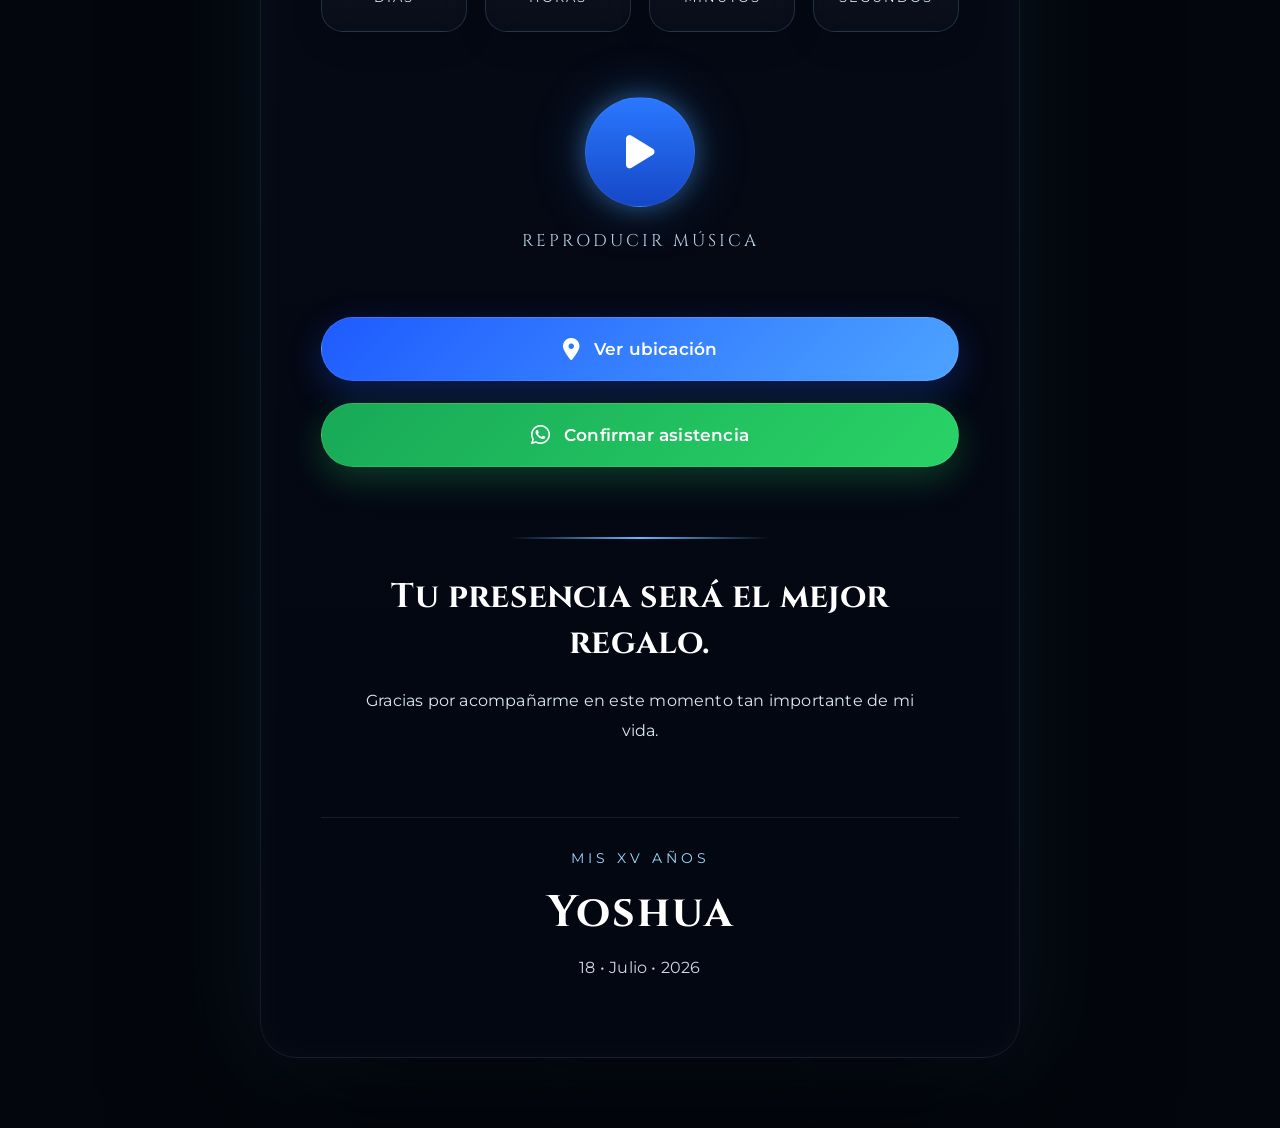
==== commit e3880d04: "dos cambios mas para WhatsApp" ====
--- a/index.html
+++ b/index.html
@@ -16,11 +16,14 @@
 <meta property="og:description"
 content="Te invito a celebrar conmigo este momento tan especial.">
 
+
 <meta property="og:image"
-content="https://yessirc80-droid.github.io/InvitacionYoshua/assets/images/preview.jpg">
+content="https://yessirc80-droid.github.io/InvitacionYoshua/assets/images/preview.png">
+
 
 <meta property="og:url"
 content="https://yessirc80-droid.github.io/InvitacionYoshua/">
+
 
 <meta property="og:type"
 content="website">
@@ -329,9 +332,7 @@
     </span>
 
     <h2>
-
         Yoshua
-
     </h2>
 
     <p>
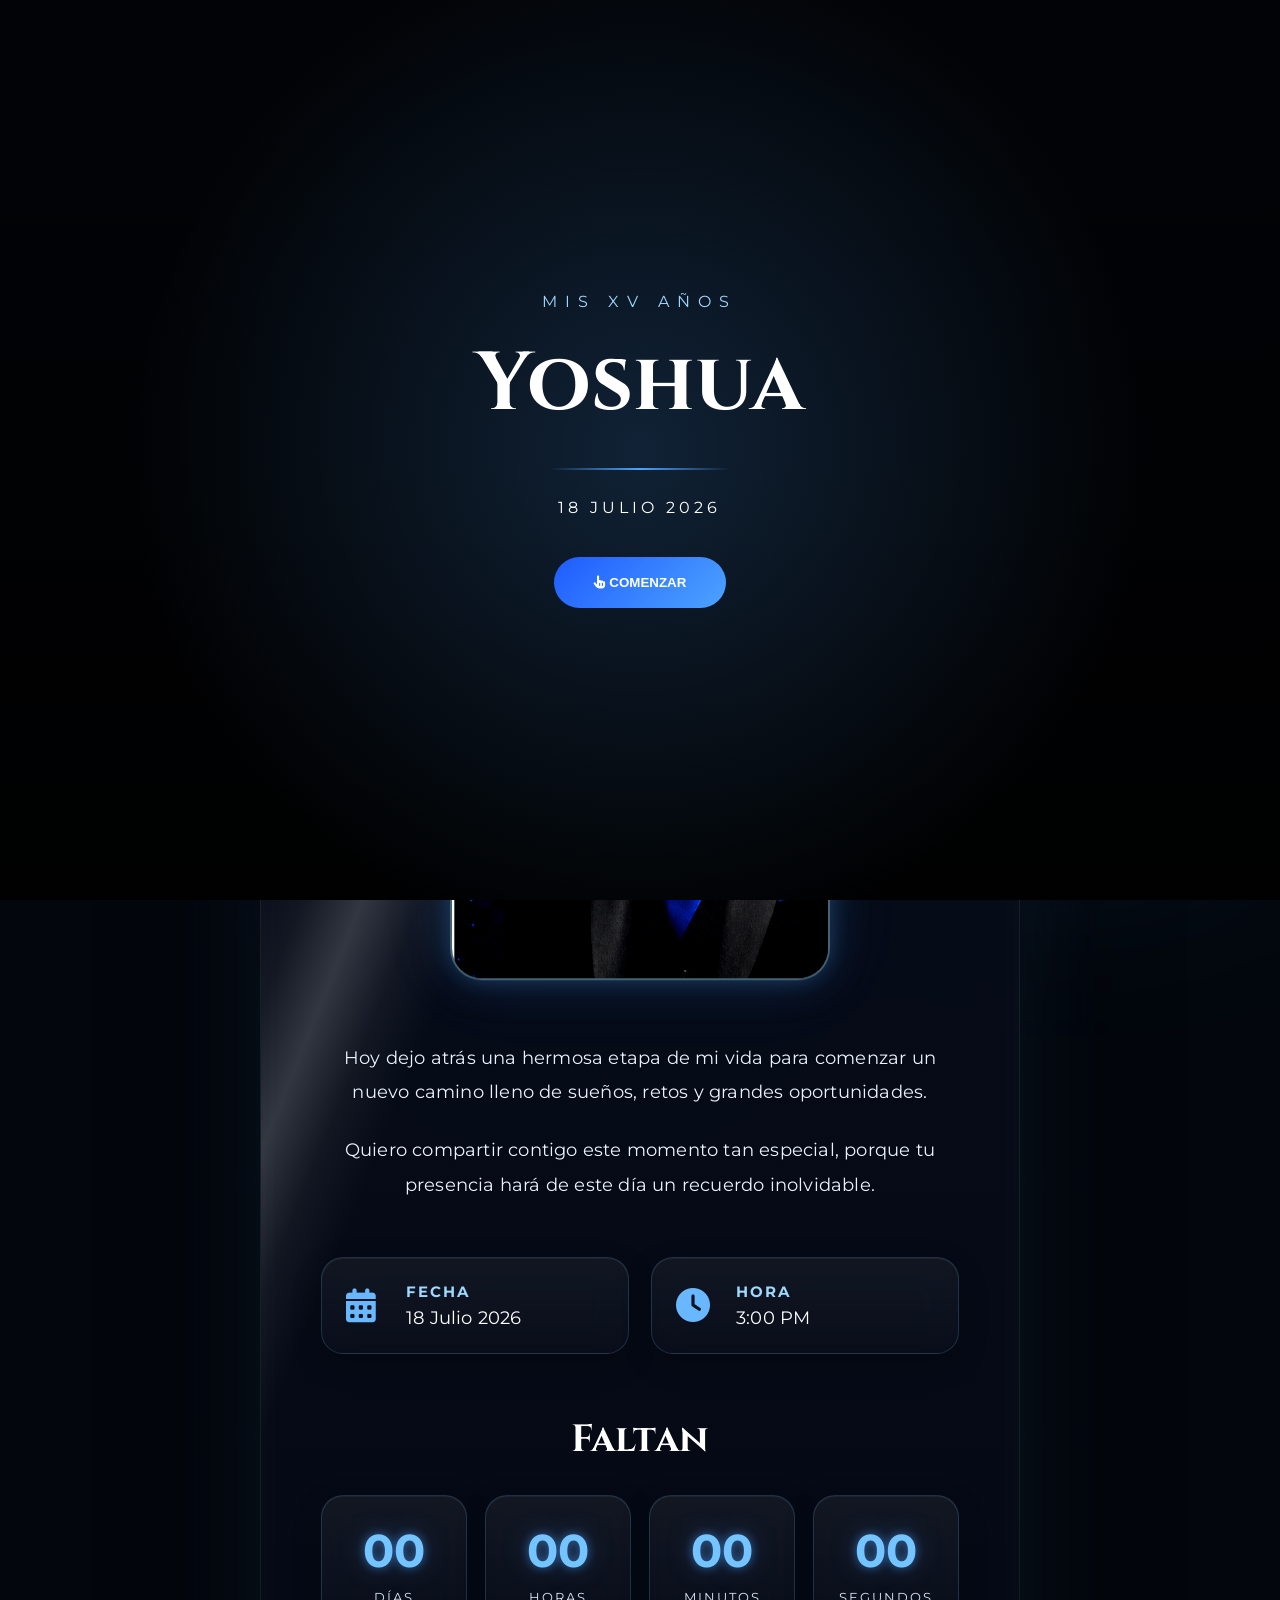
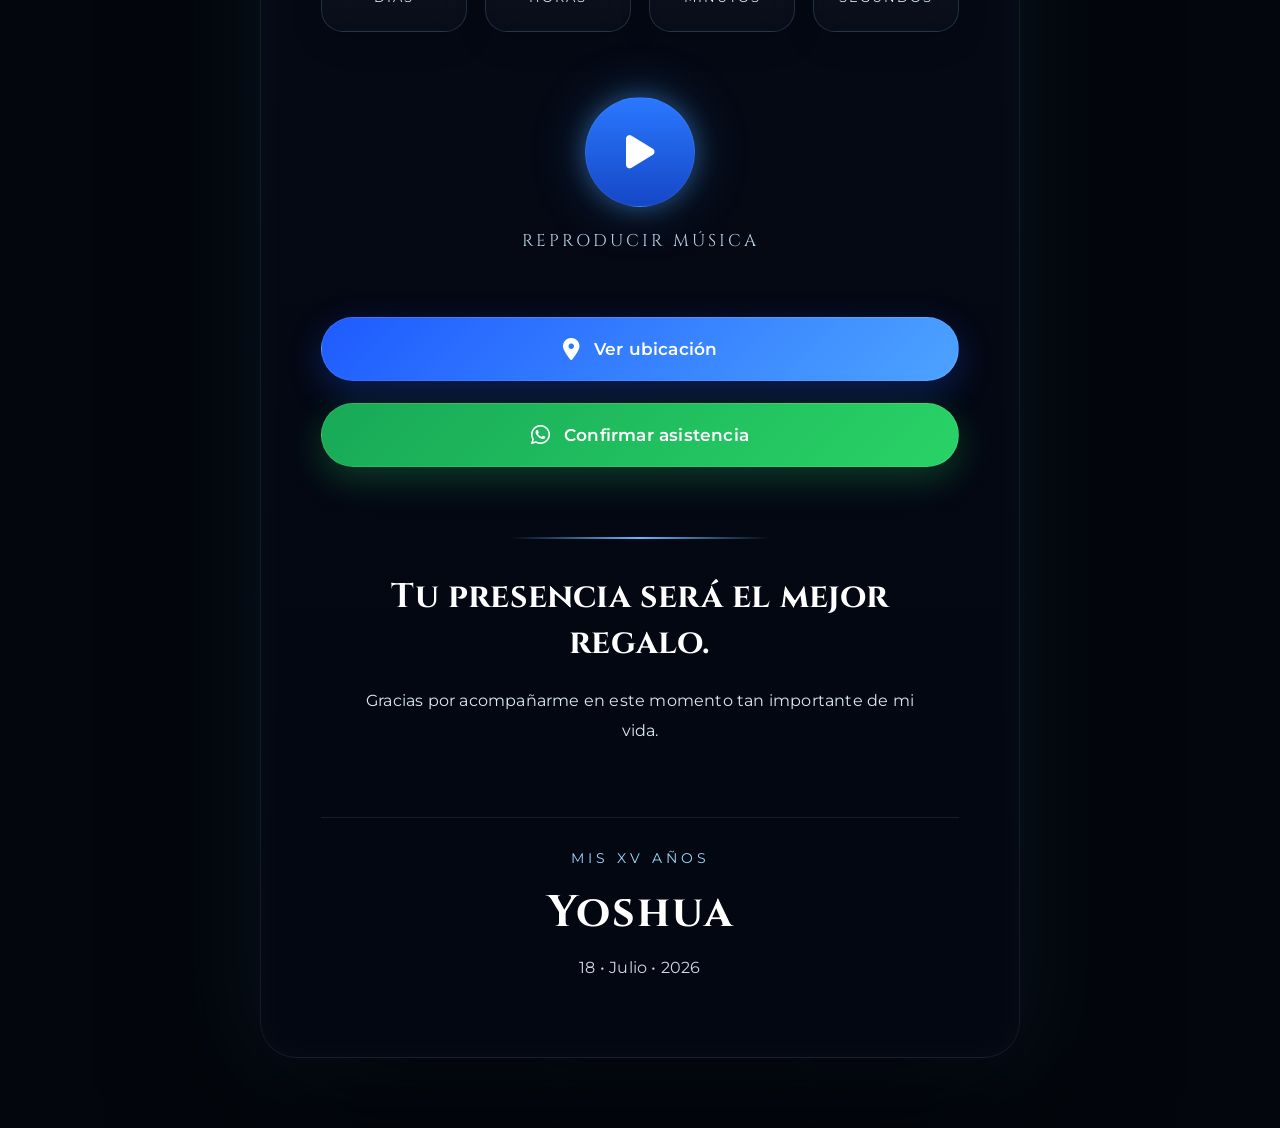
==== commit 9b2e9e09: "jpg" ====
--- a/index.html
+++ b/index.html
@@ -18,7 +18,7 @@
 
 
 <meta property="og:image"
-content="https://yessirc80-droid.github.io/InvitacionYoshua/assets/images/preview.png">
+content="https://yessirc80-droid.github.io/InvitacionYoshua/assets/images/preview.jpg">
 
 
 <meta property="og:url"
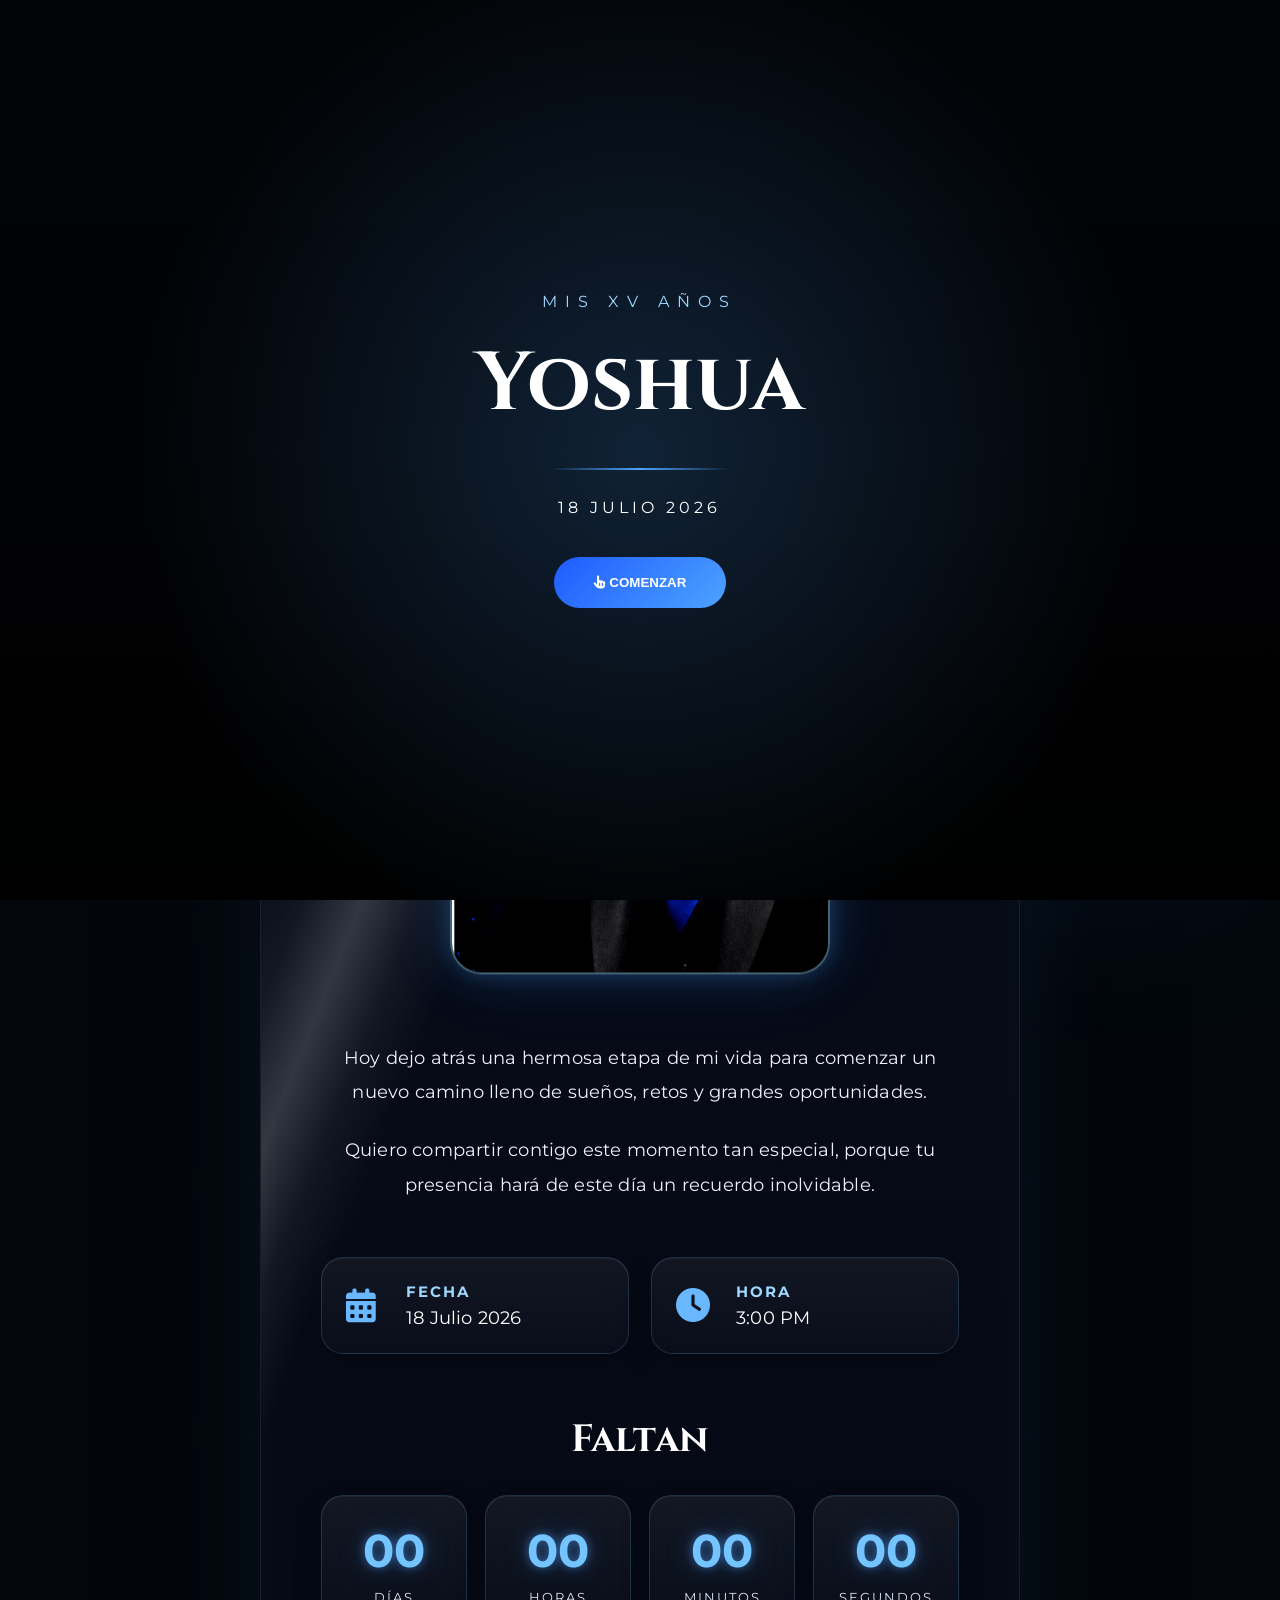
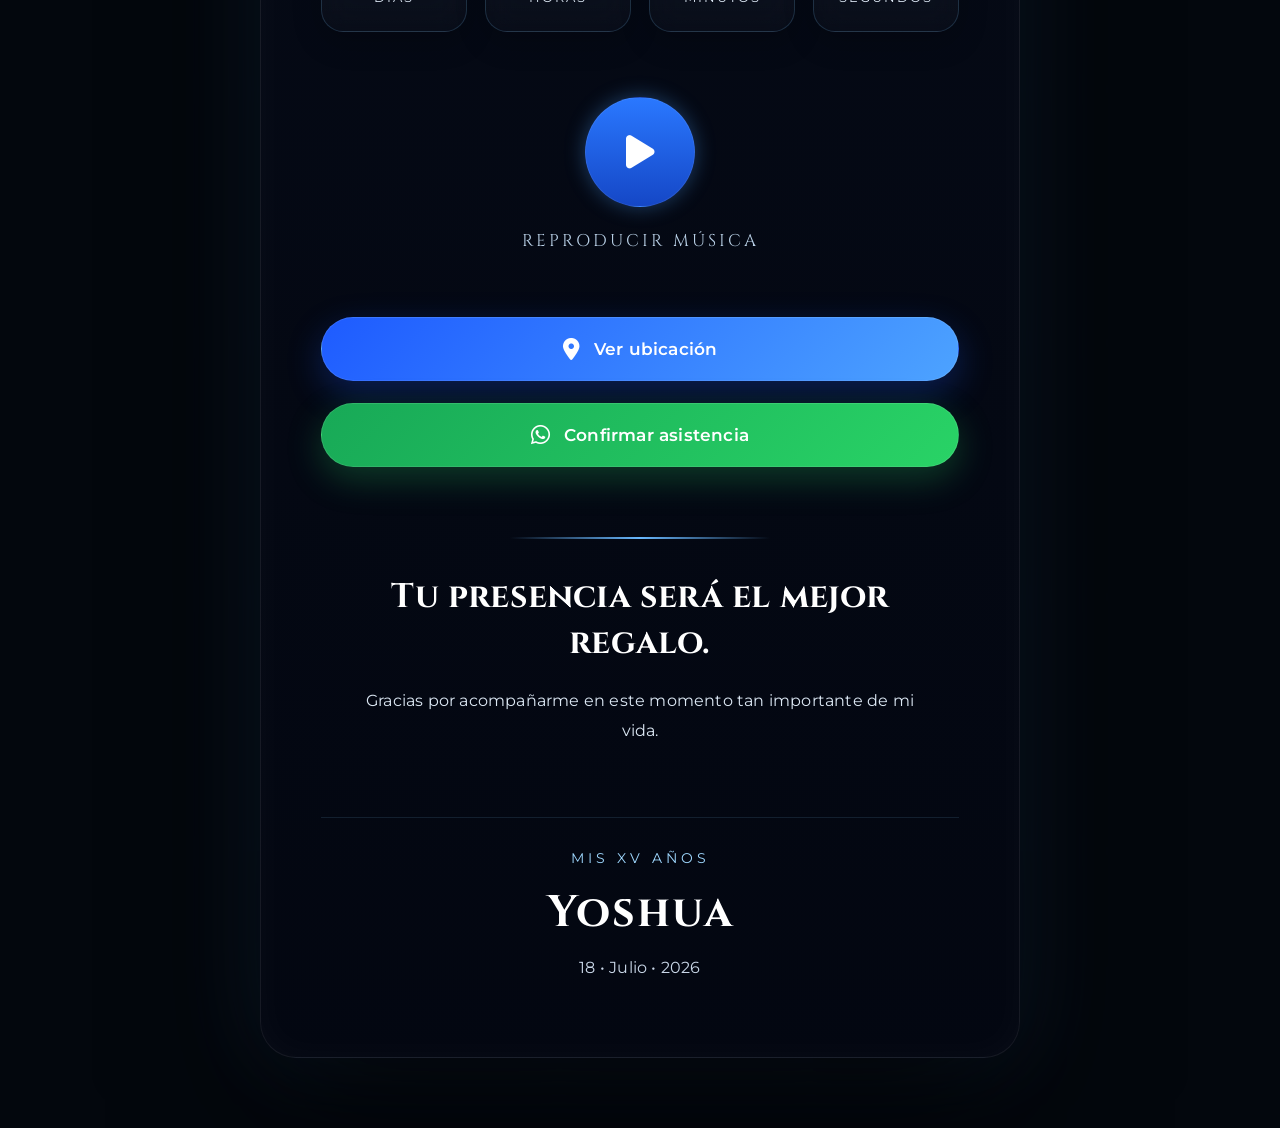
==== commit 82bb18c6: "meta" ====
--- a/index.html
+++ b/index.html
@@ -20,13 +20,15 @@
 <meta property="og:image"
 content="https://yessirc80-droid.github.io/InvitacionYoshua/assets/images/preview.jpg">
 
-
-<meta property="og:url"
-content="https://yessirc80-droid.github.io/InvitacionYoshua/">
-
-
-<meta property="og:type"
-content="website">
+<meta property="og:image:type" content="image/jpeg">
+
+<meta property="og:image:width" content="1731">
+<meta property="og:image:height" content="909">
+
+<meta property="og:url" content="https://yessirc80-droid.github.io/InvitacionYoshua/">
+
+
+<meta property="og:type" content="website">
 
 <link rel="preconnect" href="https://fonts.googleapis.com">
 
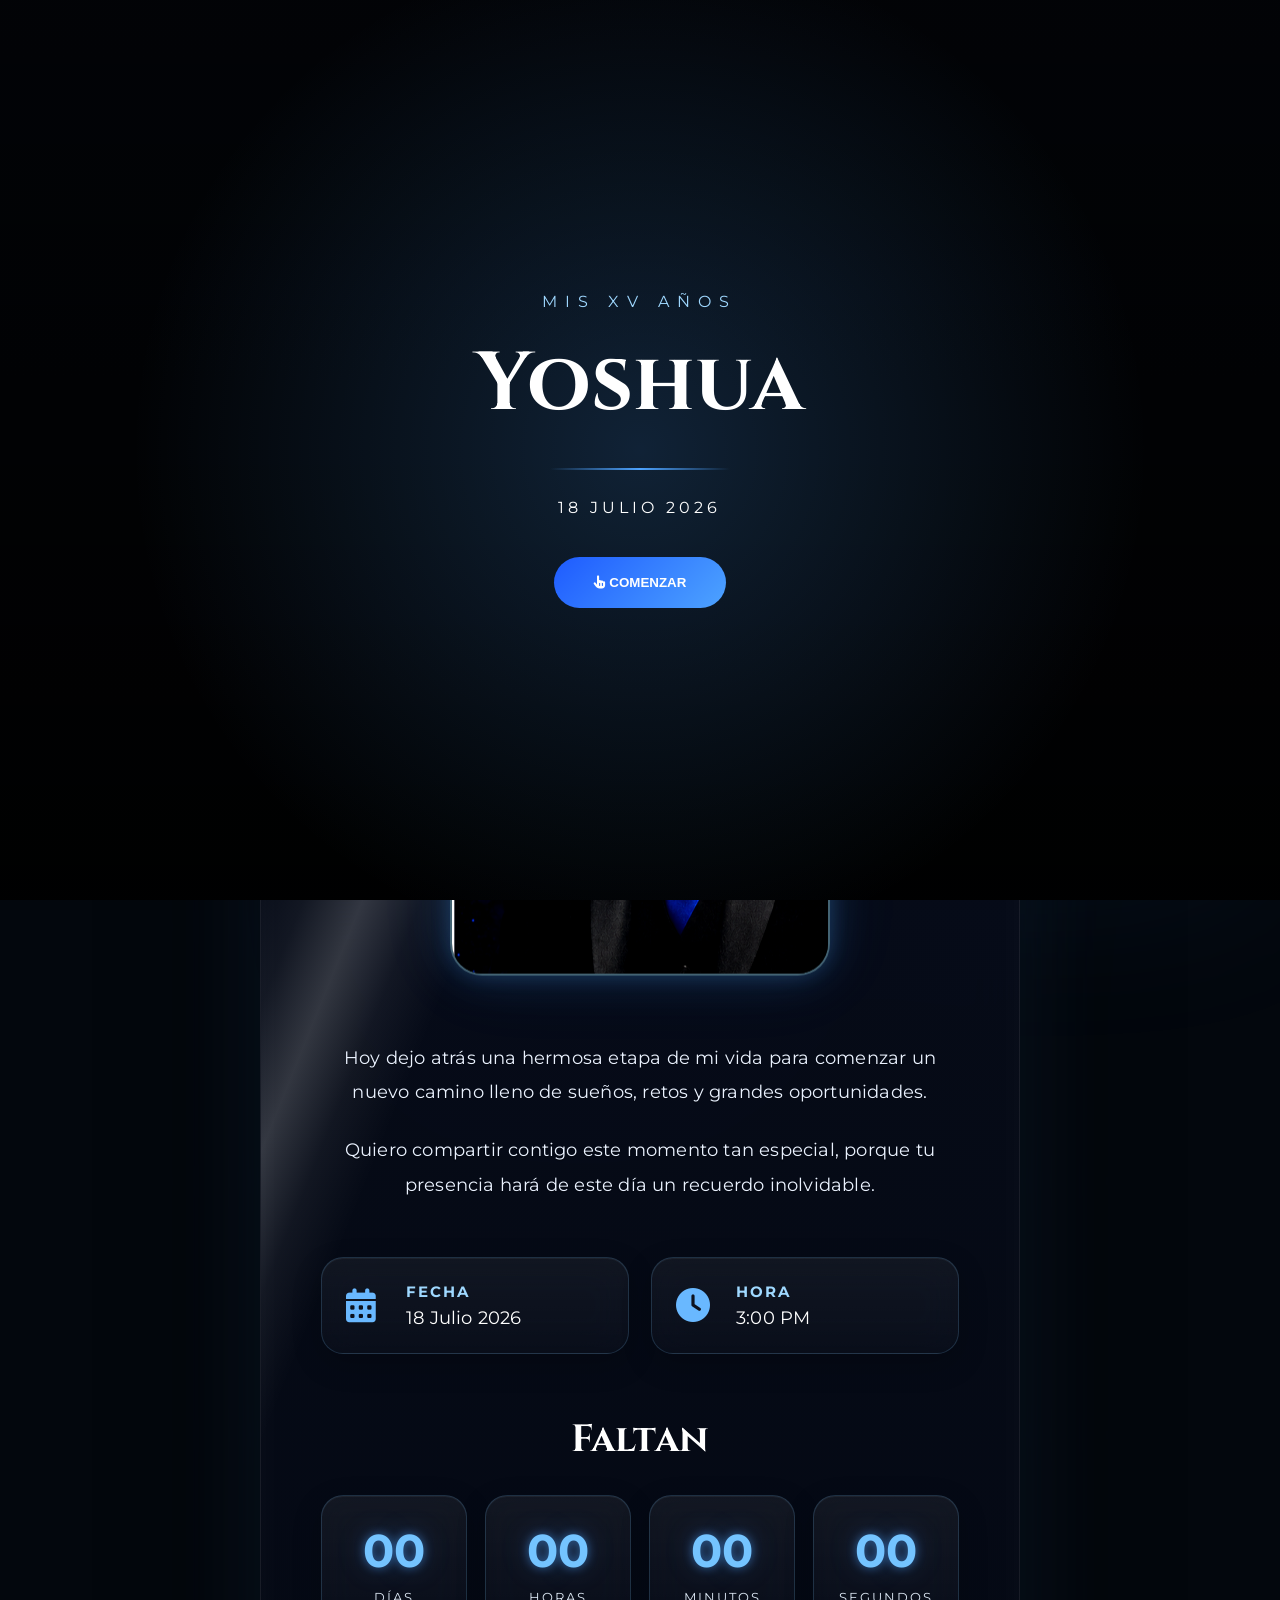
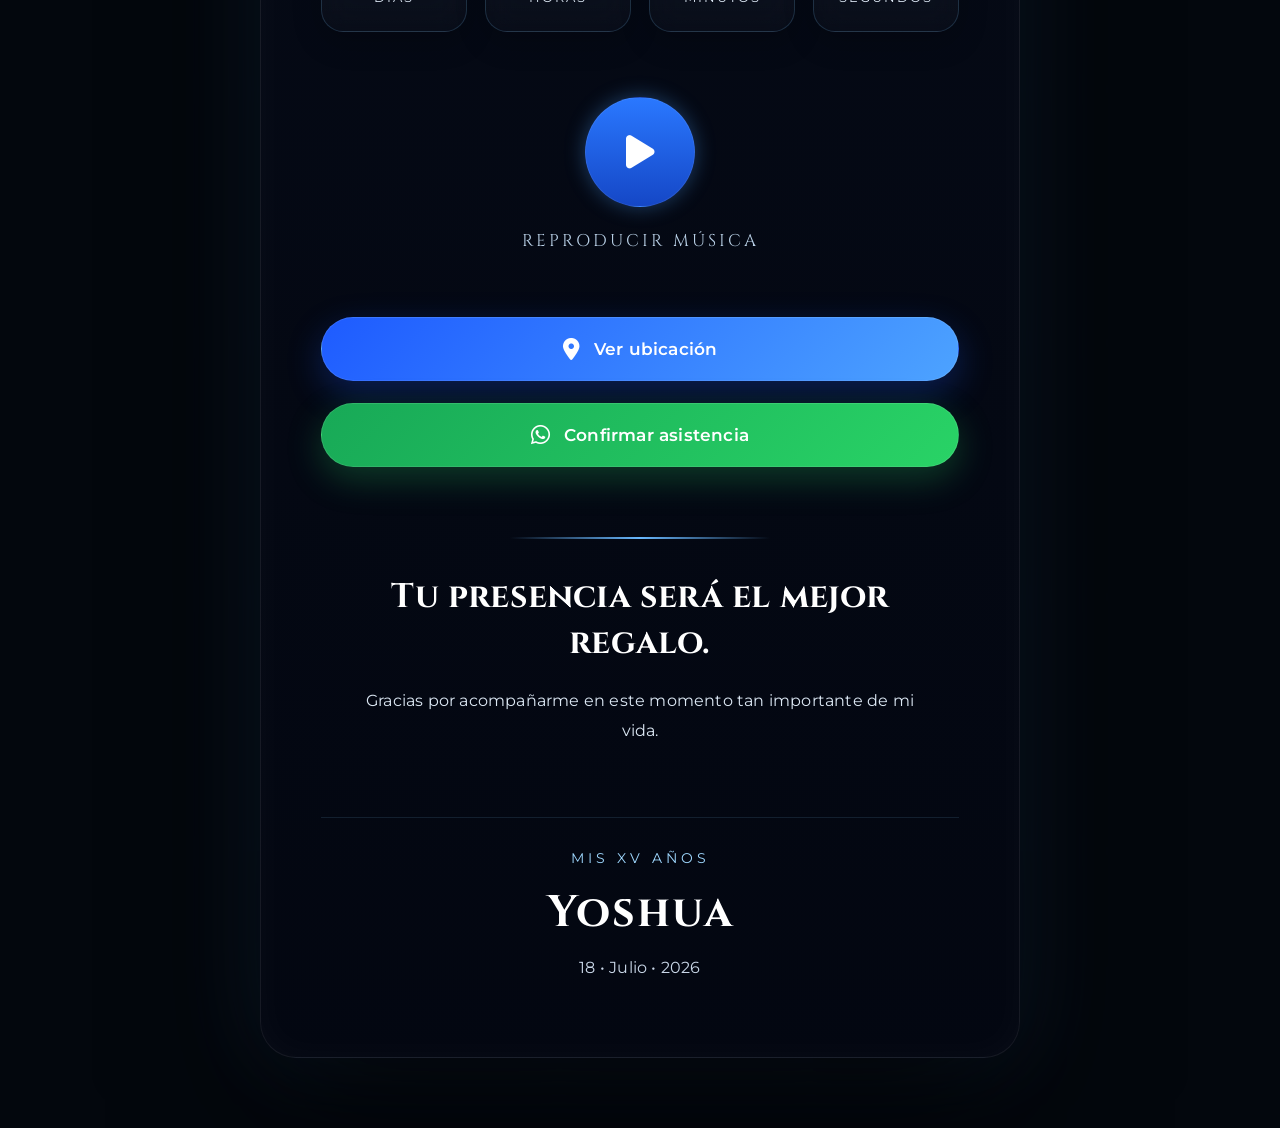
==== commit ef816597: "mas meta" ====
--- a/index.html
+++ b/index.html
@@ -24,6 +24,21 @@
 
 <meta property="og:image:width" content="1731">
 <meta property="og:image:height" content="909">
+<meta property="og:image:secure_url"
+content="https://yessirc80-droid.github.io/InvitacionYoshua/assets/images/preview.jpg">
+
+<meta property="og:image:alt"
+content="Invitación de los XV Años de Yoshua">
+
+<meta name="twitter:card" content="summary_large_image">
+
+<meta name="twitter:title" content="Mis XV Años | Yoshua">
+
+<meta name="twitter:description"
+content="Te invito a celebrar conmigo este momento tan especial.">
+
+<meta name="twitter:image"
+content="https://yessirc80-droid.github.io/InvitacionYoshua/assets/images/preview.jpg">
 
 <meta property="og:url" content="https://yessirc80-droid.github.io/InvitacionYoshua/">
 
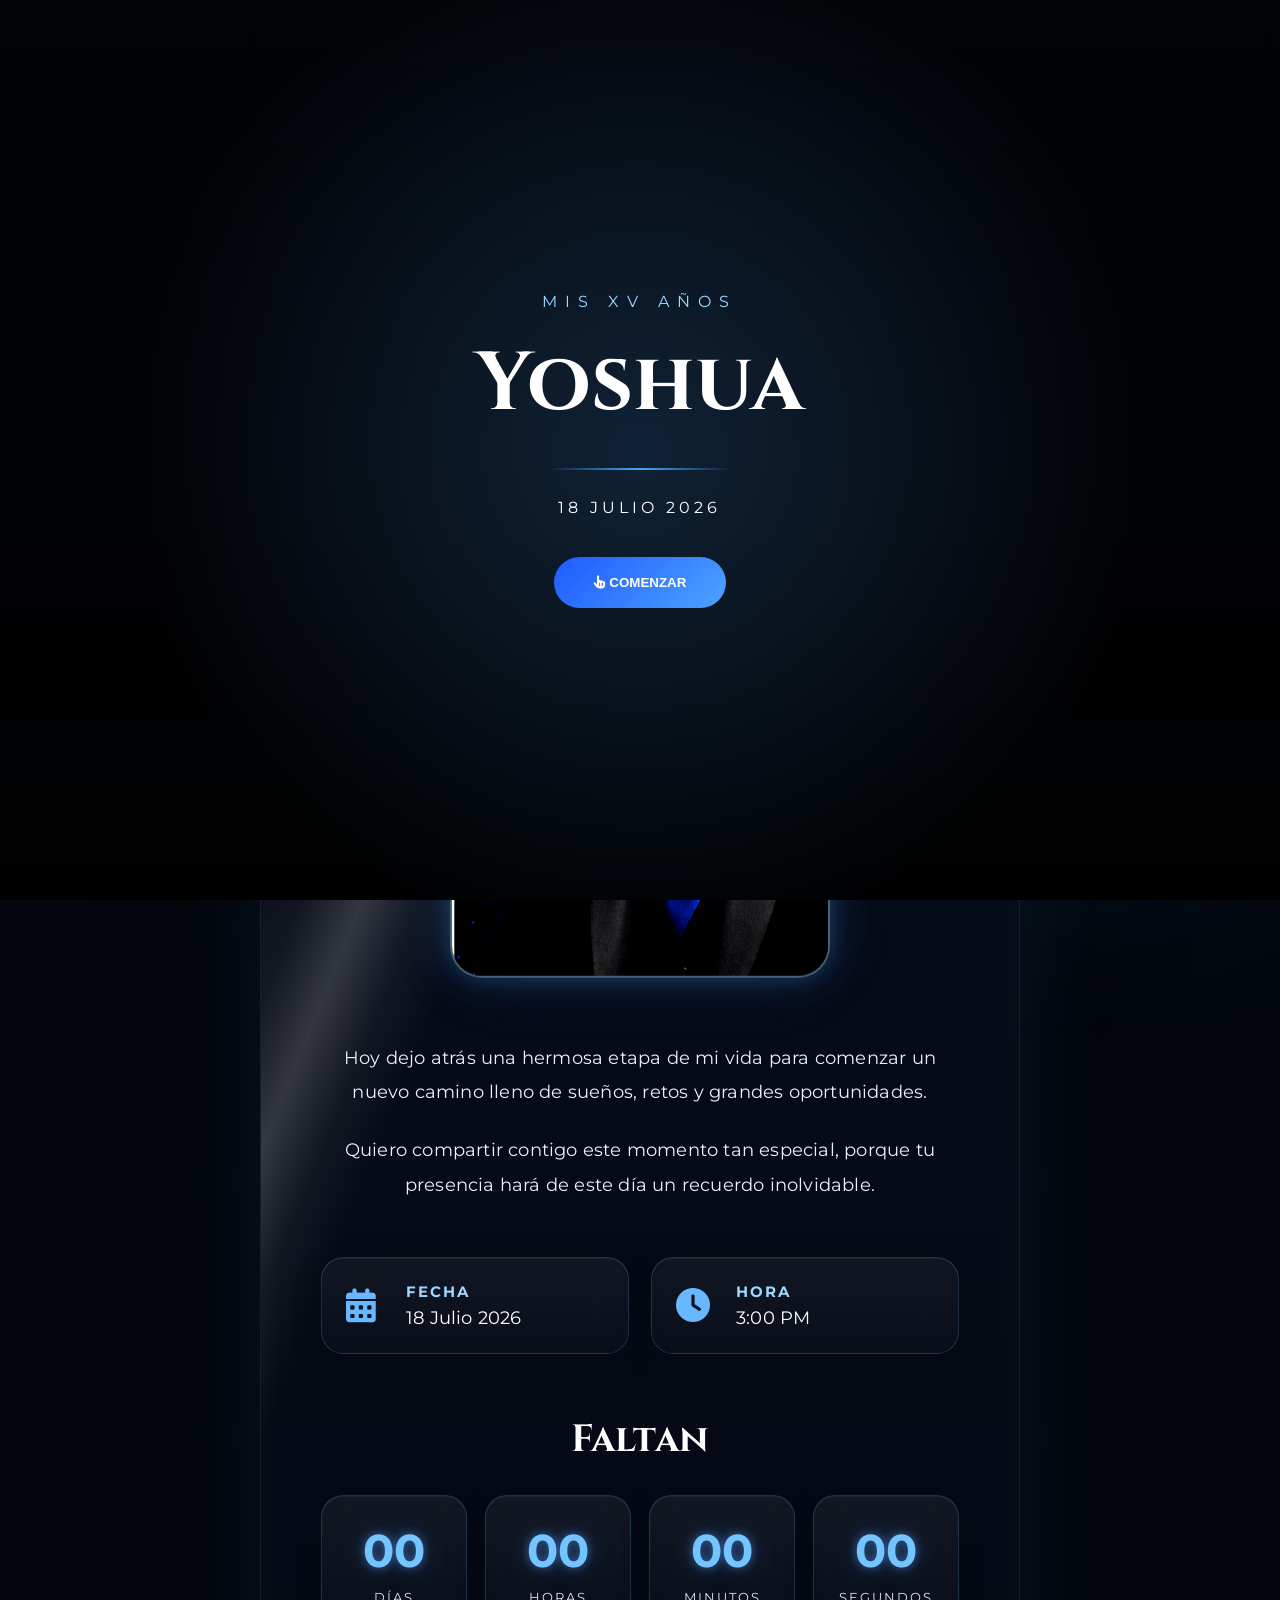
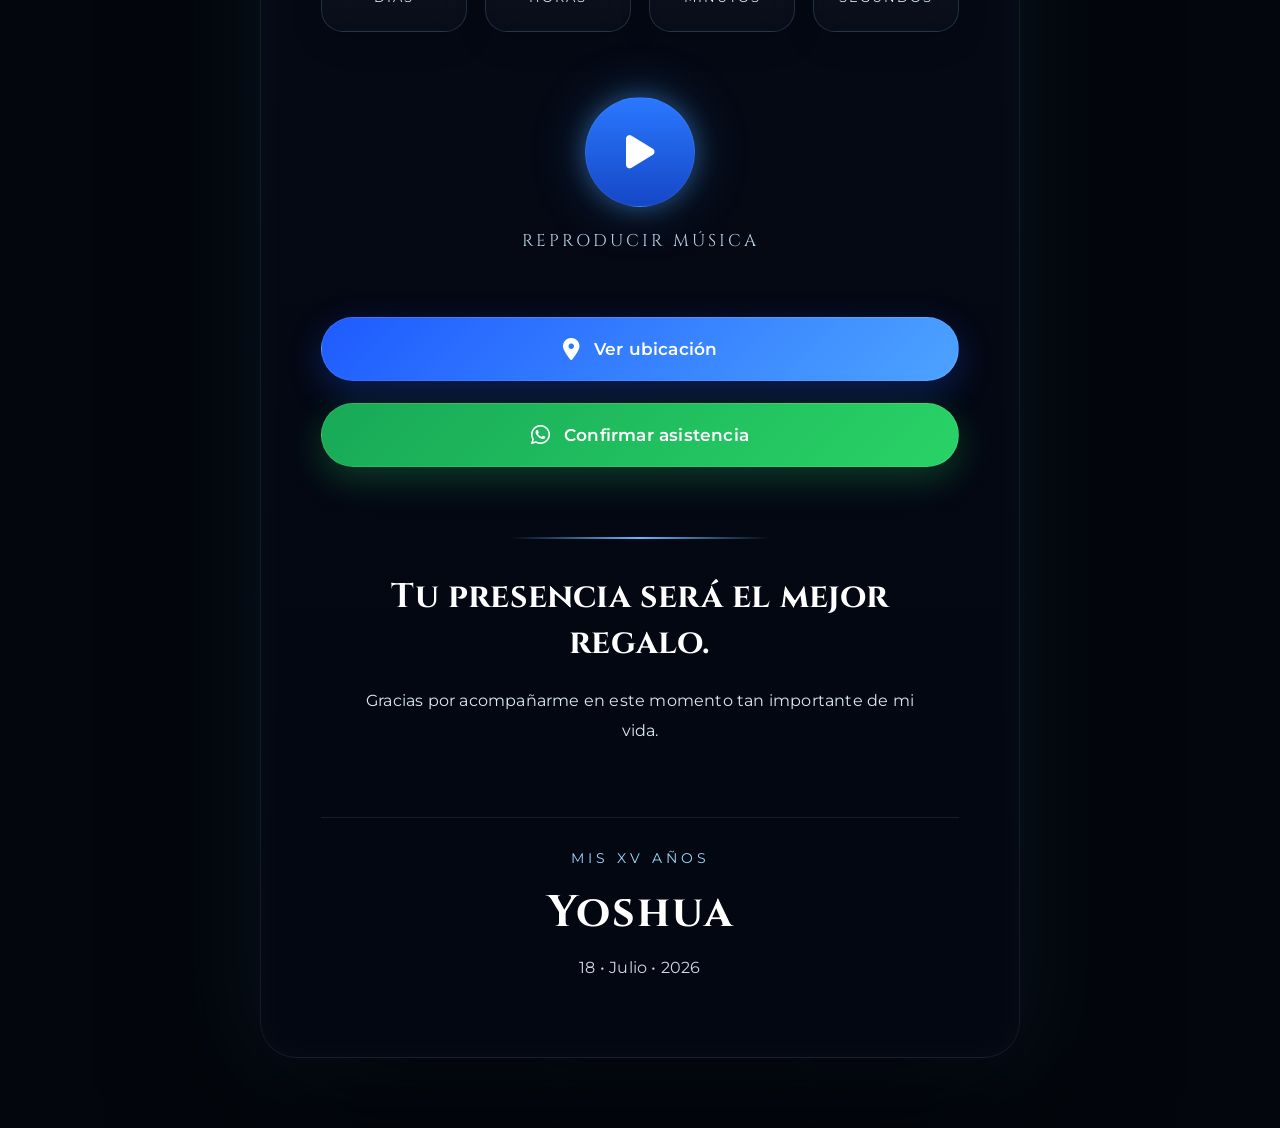
==== commit 7b71f310: "Update index.html" ====
--- a/index.html
+++ b/index.html
@@ -22,8 +22,7 @@
 
 <meta property="og:image:type" content="image/jpeg">
 
-<meta property="og:image:width" content="1731">
-<meta property="og:image:height" content="909">
+
 <meta property="og:image:secure_url"
 content="https://yessirc80-droid.github.io/InvitacionYoshua/assets/images/preview.jpg">
 
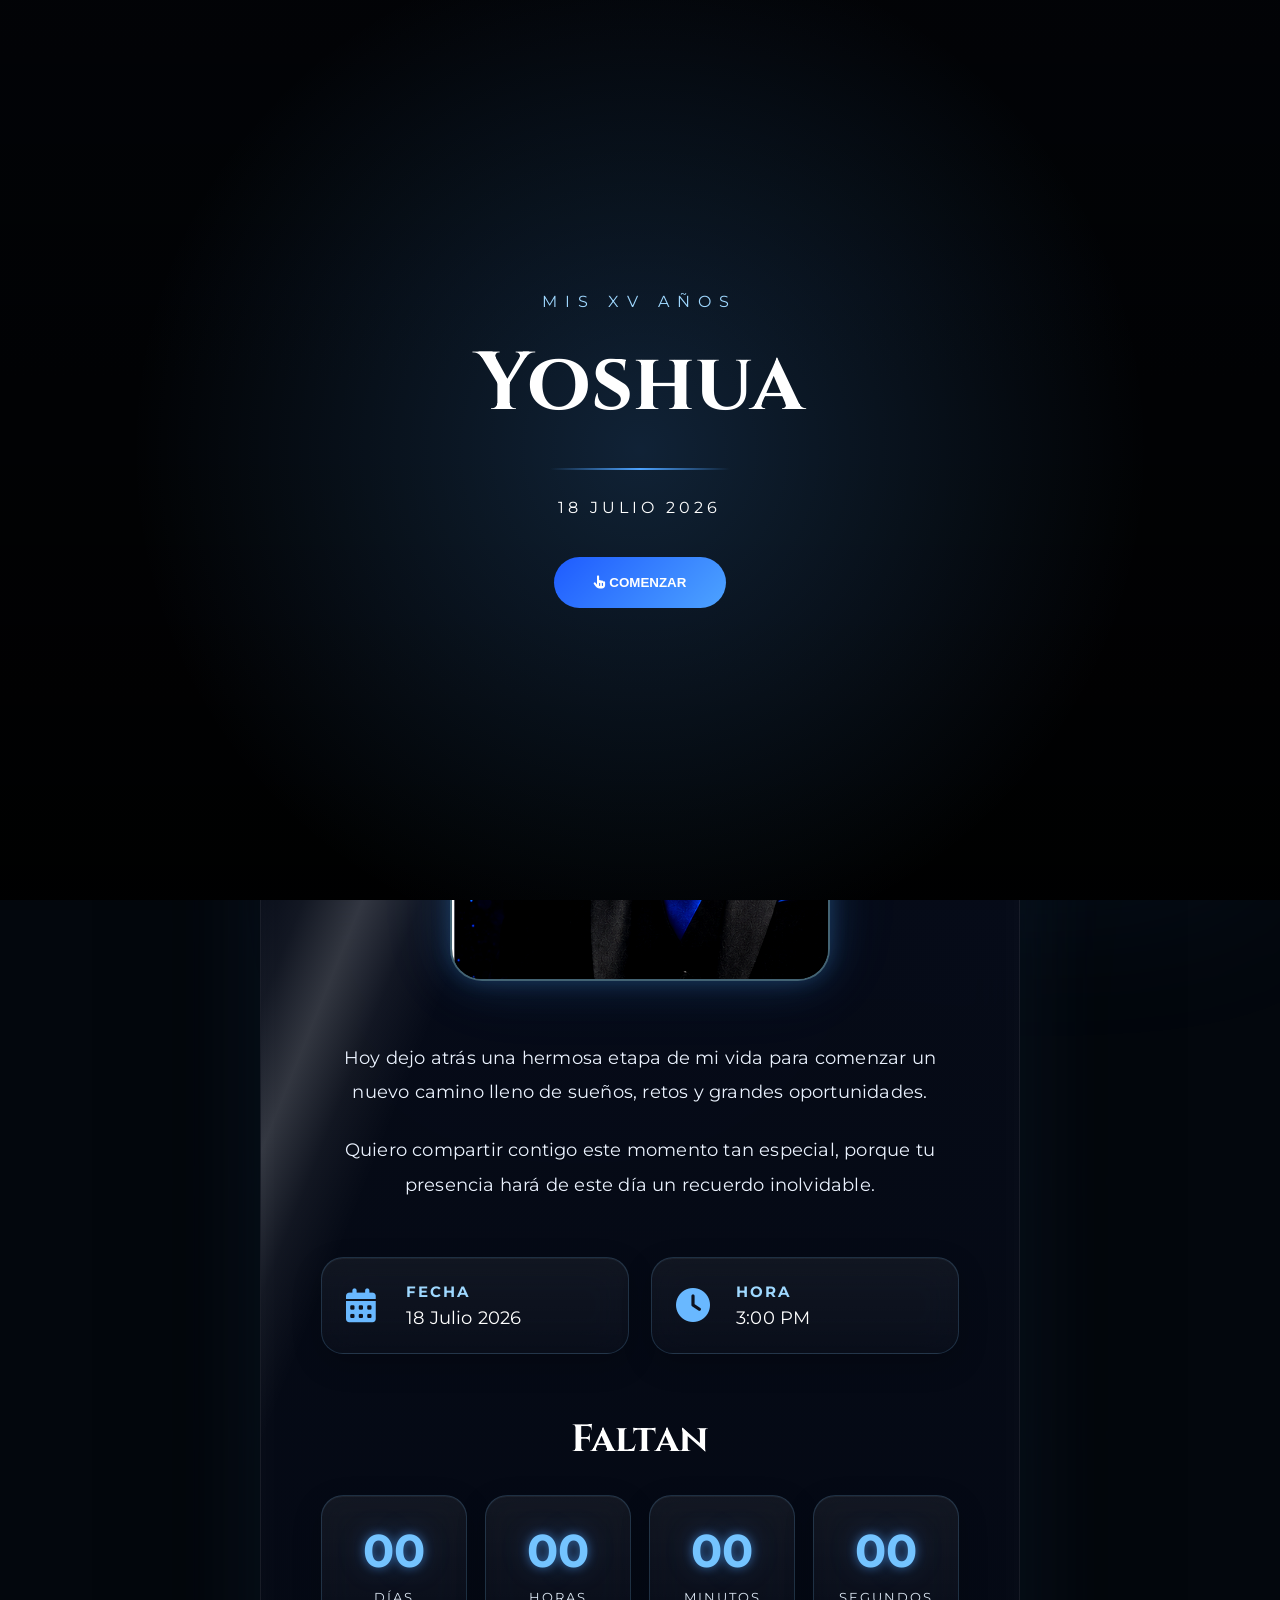
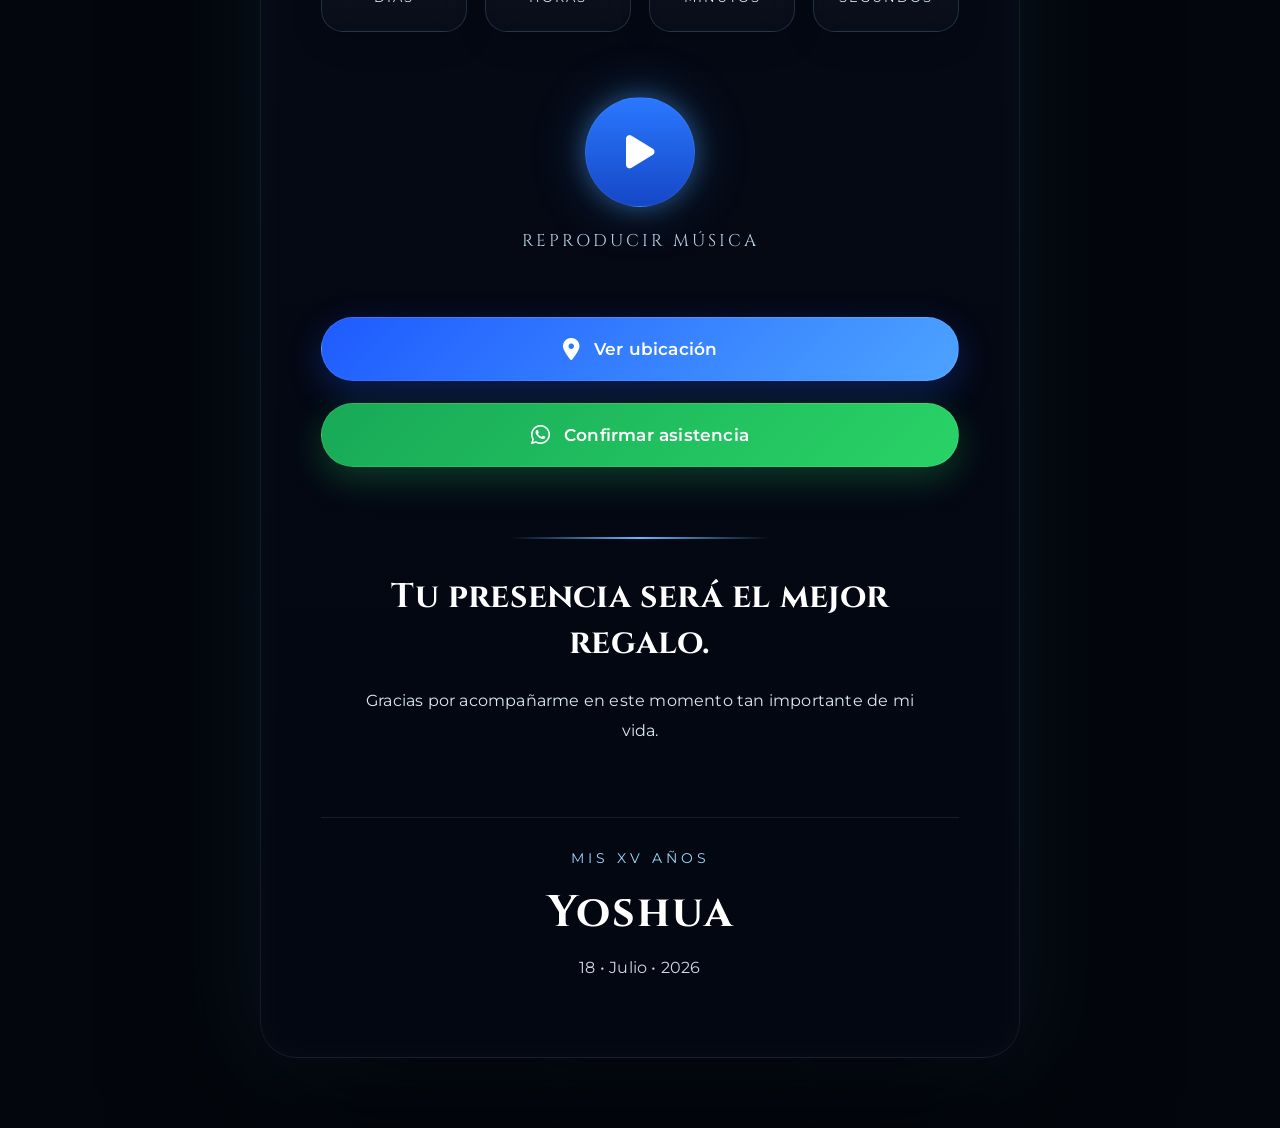
==== commit 921d941c: "Update index.html" ====
--- a/index.html
+++ b/index.html
@@ -41,7 +41,6 @@
 
 <meta property="og:url" content="https://yessirc80-droid.github.io/InvitacionYoshua/">
 
-
 <meta property="og:type" content="website">
 
 <link rel="preconnect" href="https://fonts.googleapis.com">
@@ -53,8 +52,15 @@
 <link rel="stylesheet"
 href="https://cdnjs.cloudflare.com/ajax/libs/font-awesome/6.7.2/css/all.min.css">
 
-<link rel="stylesheet"
-href="assets/css/style.css">
+<link rel="stylesheet" href="assets/css/style.css">
+
+<meta property="og:site_name" content="Mis XV Años | Yoshua">
+
+<meta property="og:locale" content="es_MX">
+
+<meta property="og:image:width" content="1200">
+
+<meta property="og:image:height" content="630">
 
 </head>
 
@@ -311,6 +317,9 @@
 
     </a>
 
+
+
+
 </section>
 
 <!--==========================================
